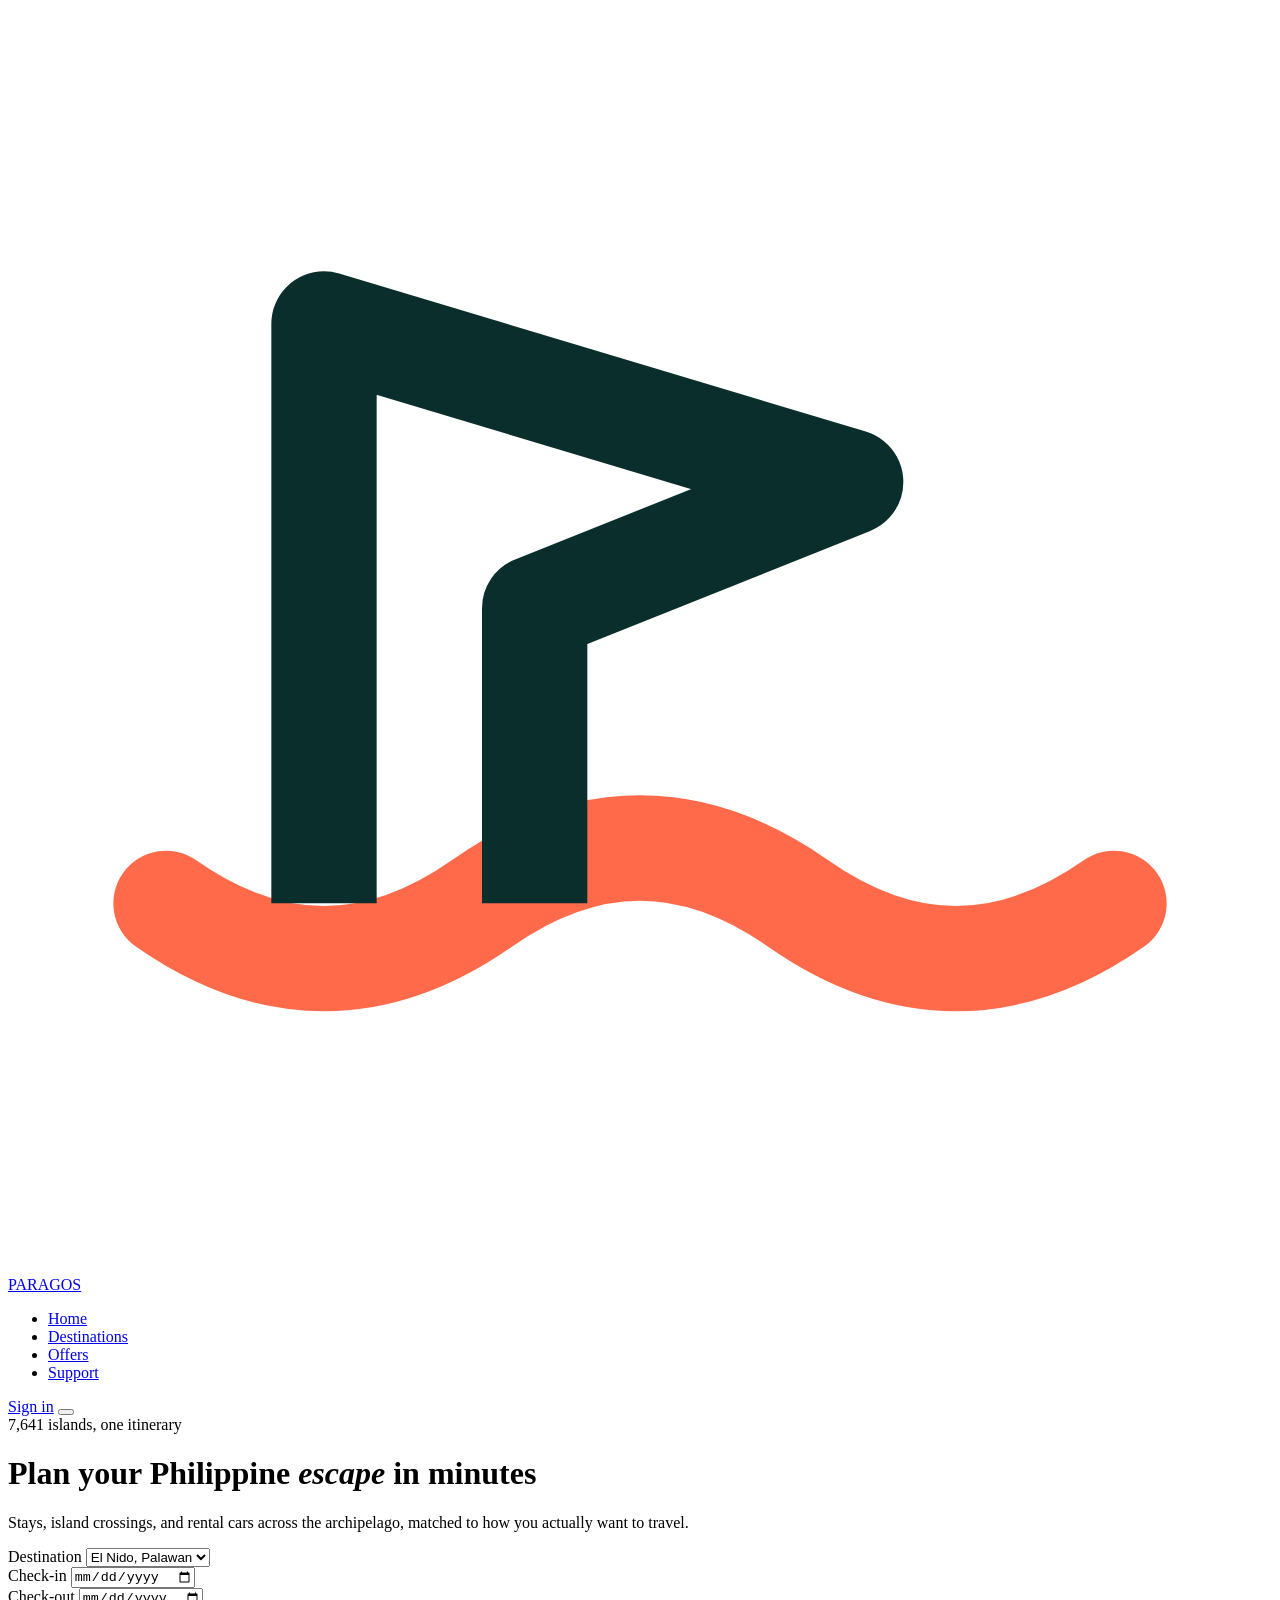
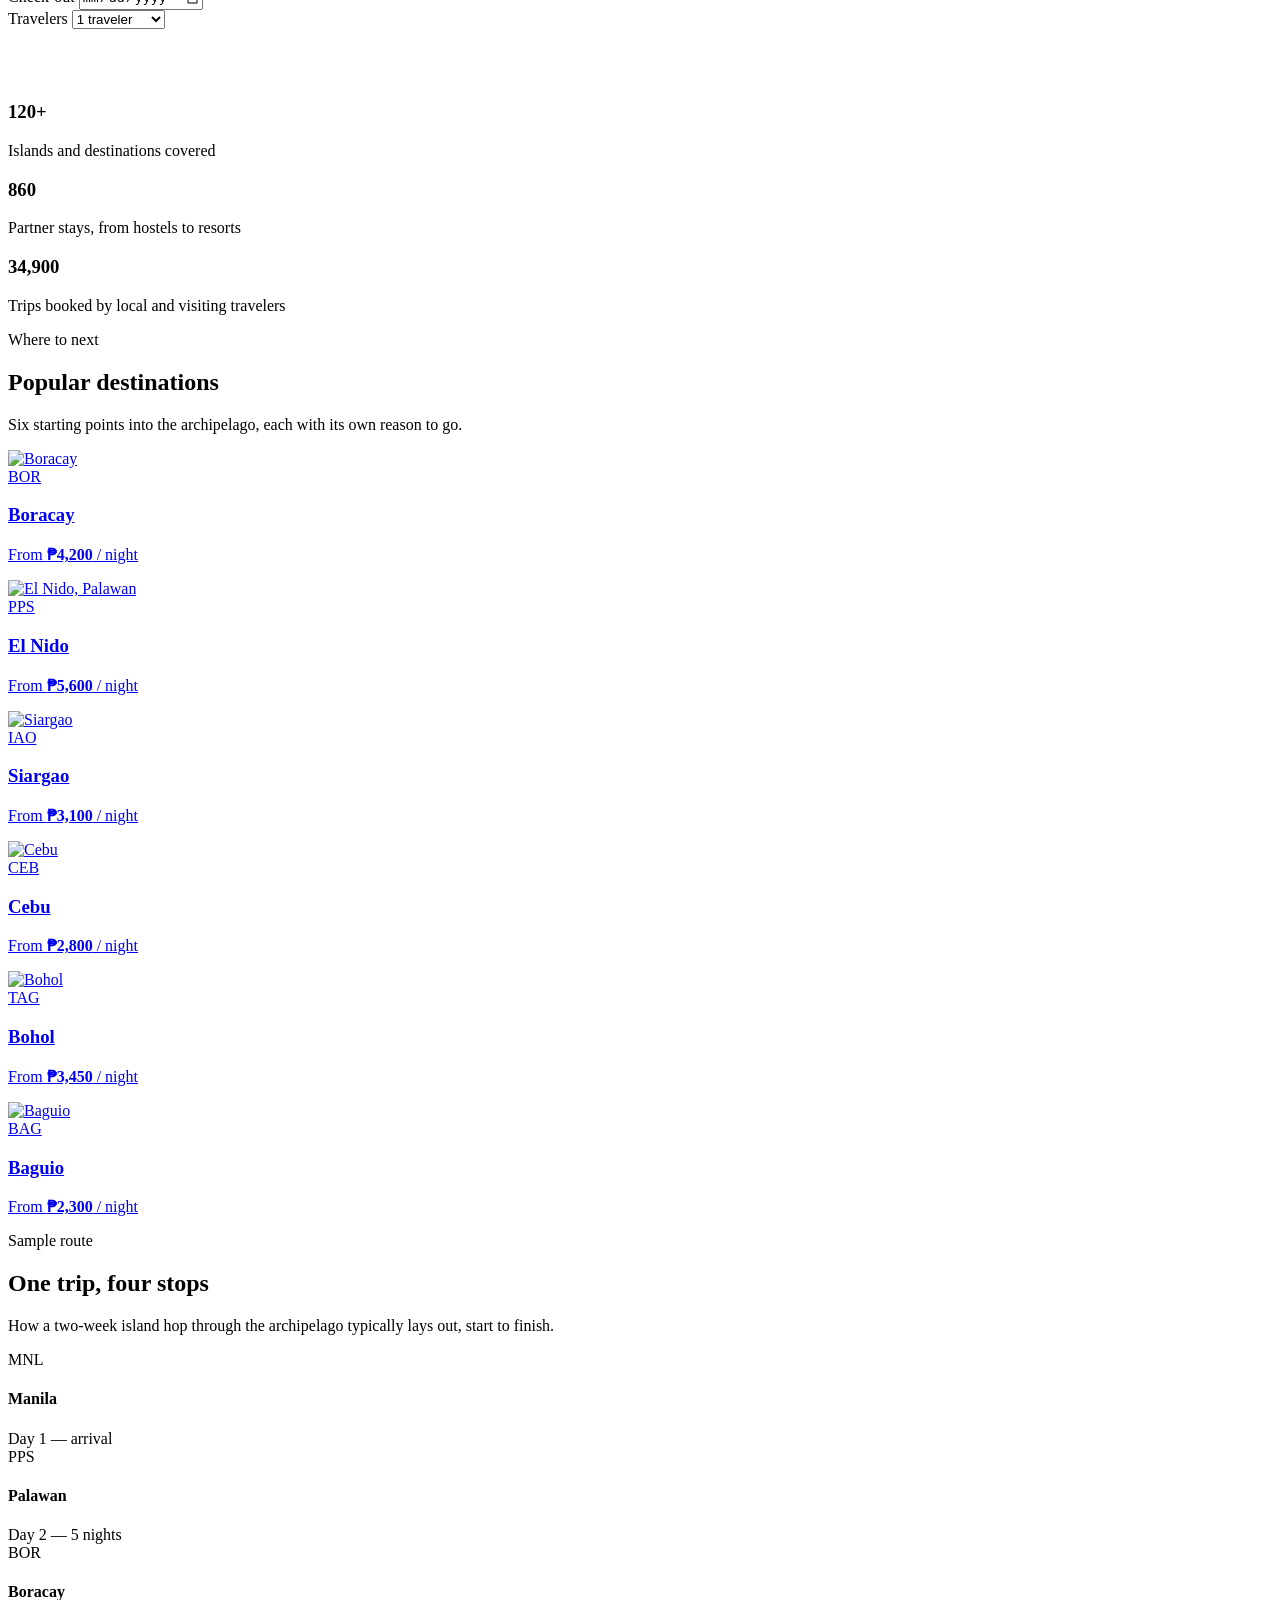
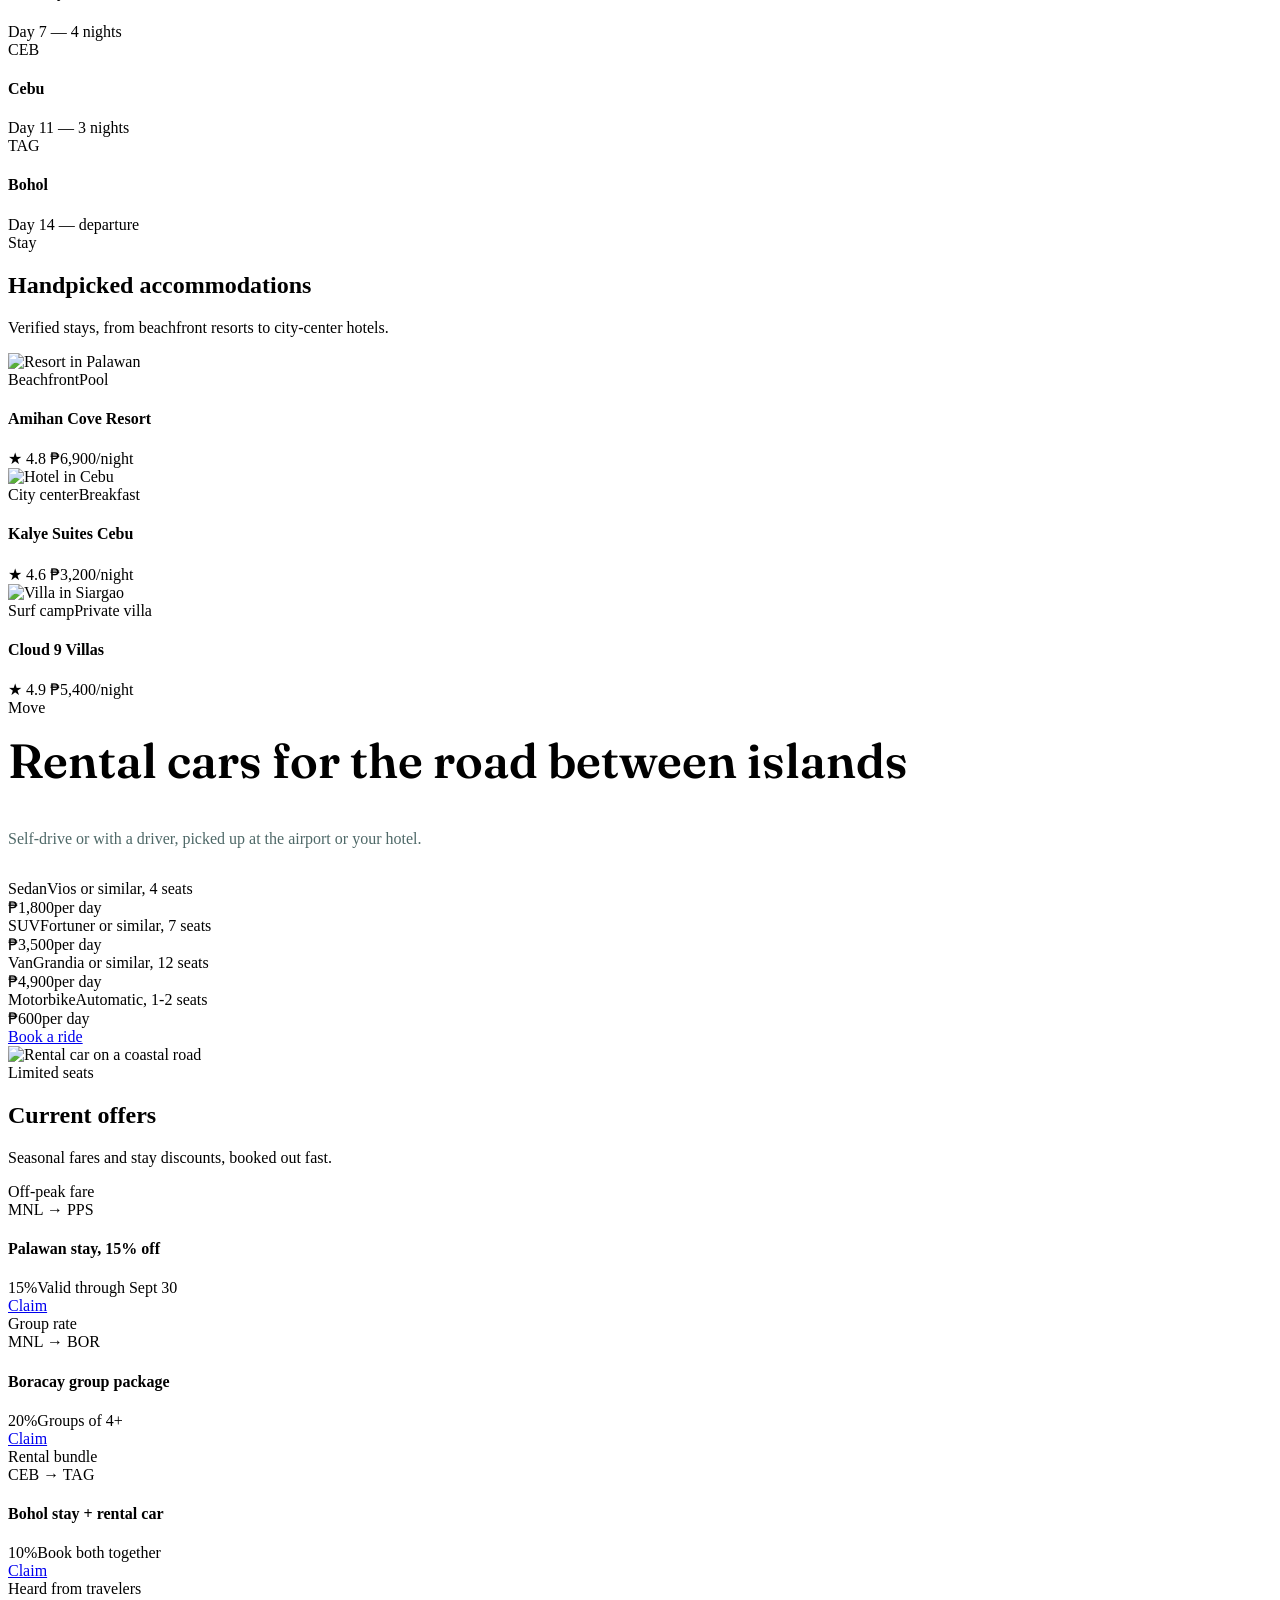
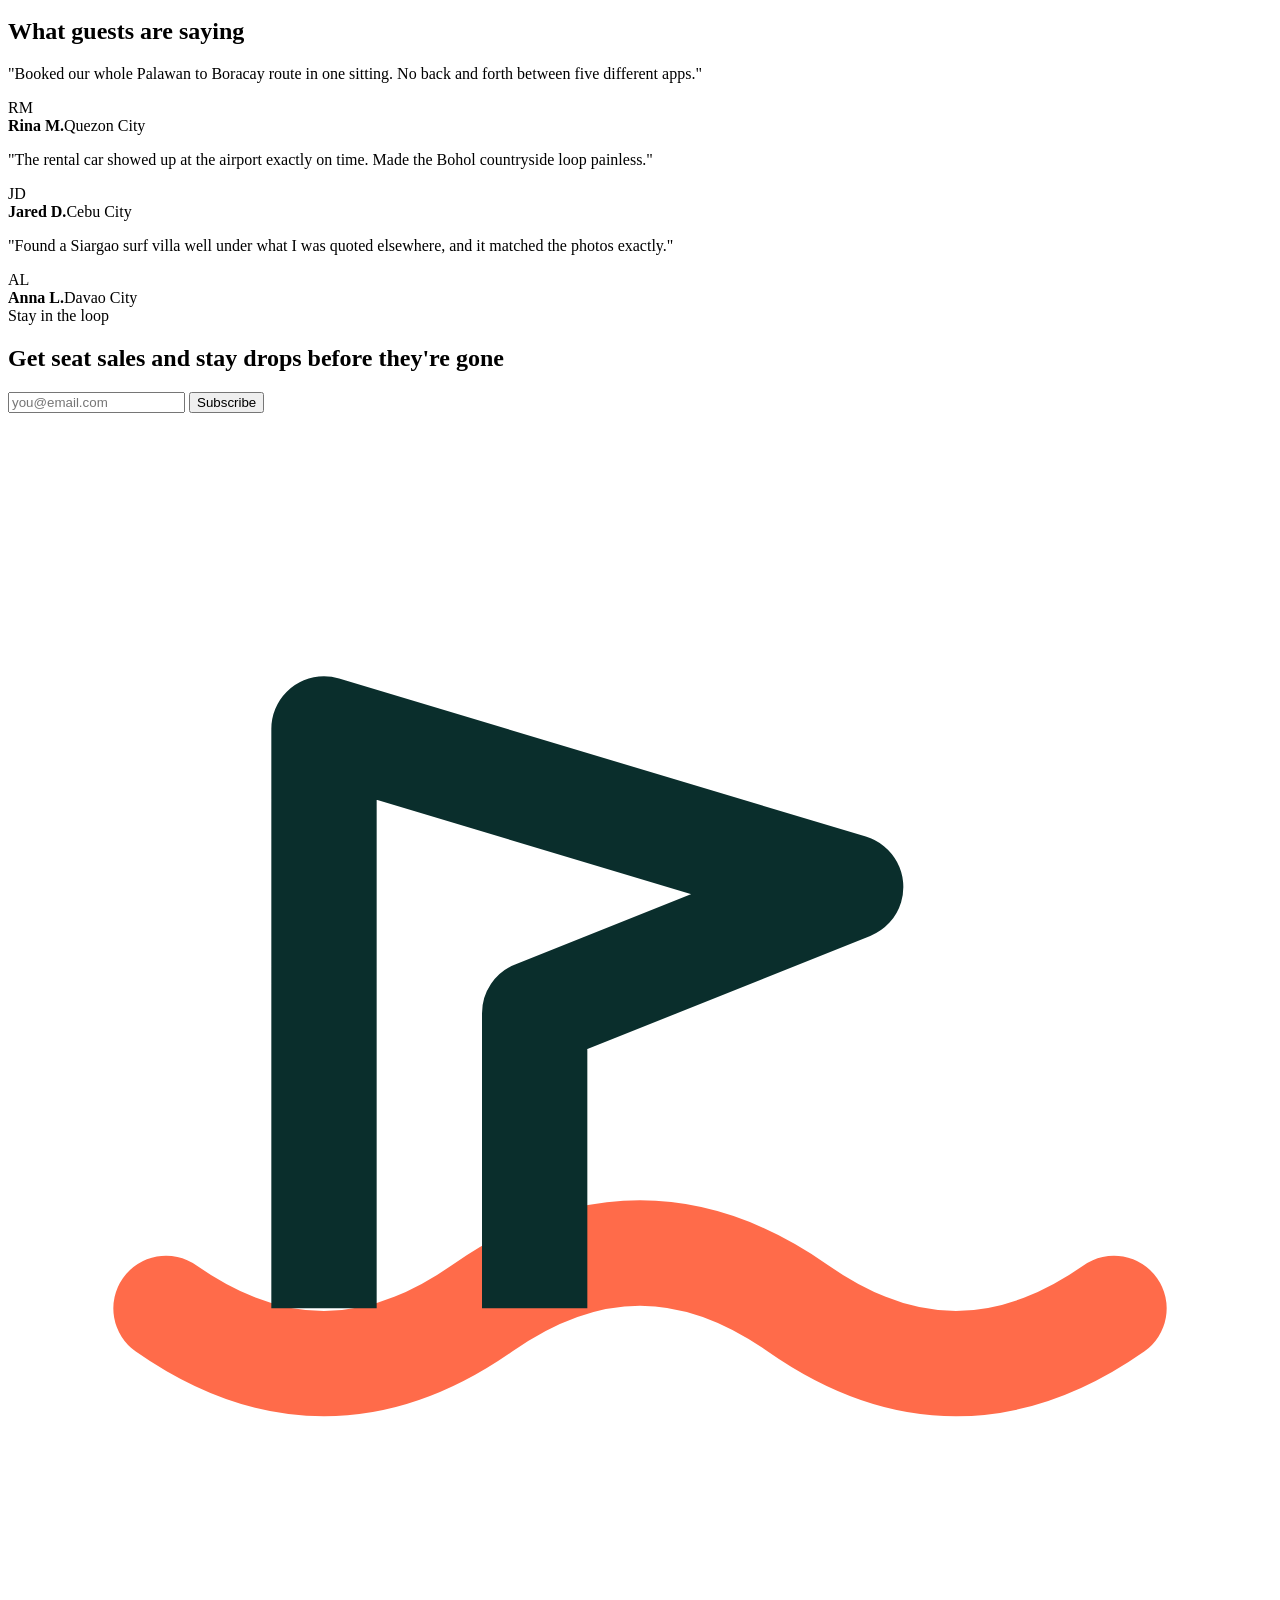
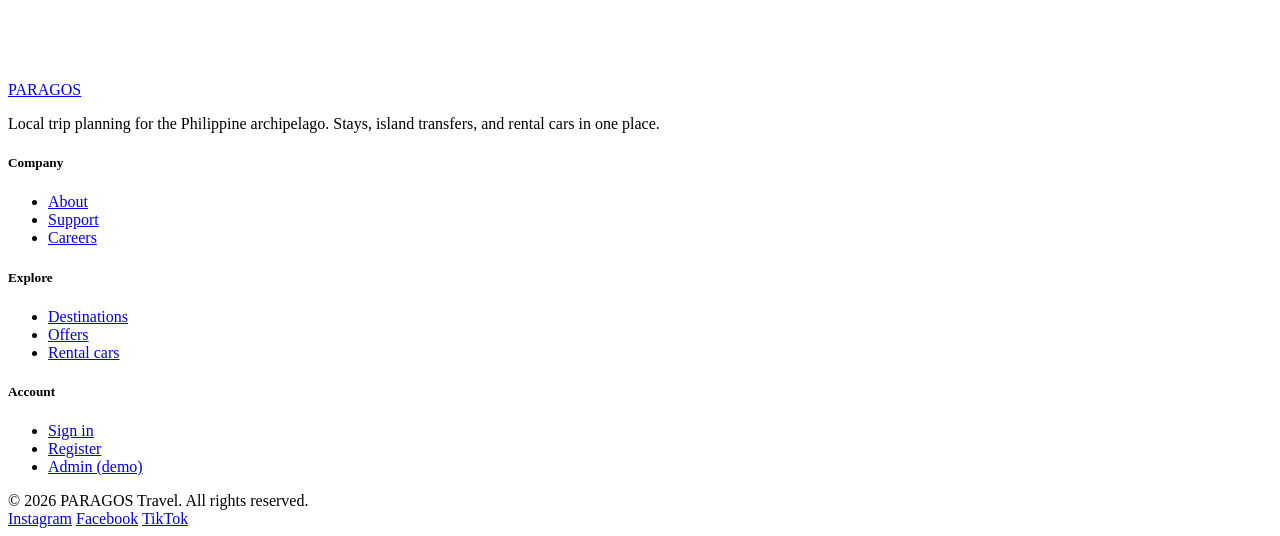
==== index.html @ a64292ff "Add files via upload" ====
<!DOCTYPE html>
<html lang="en">
<head>
<meta charset="UTF-8">
<meta name="viewport" content="width=device-width, initial-scale=1.0">
<title>PARAGOS — Island Travel, Philippines</title>
<link rel="preconnect" href="https://fonts.googleapis.com">
<link rel="preconnect" href="https://fonts.gstatic.com" crossorigin>
<link href="https://fonts.googleapis.com/css2?family=Fraunces:ital,wght@0,400;0,600;0,900;1,500&family=Inter:wght@400;500;600;700&family=IBM+Plex+Mono:wght@400;500&display=swap" rel="stylesheet">
<link rel="stylesheet" href="assets/style.css">
<link rel="stylesheet" href="assets/pages.css">
</head>
<body>

<nav class="navbar">
  <a href="index.html" class="logo">
    <svg viewBox="0 0 24 24" fill="none"><path d="M3 17c2 1.4 4 1.4 6 0s4-1.4 6 0 4 1.4 6 0" stroke="#FF6B4A" stroke-width="2" stroke-linecap="round"/><path d="M6 17V6l10 3-6 2.4V17" stroke="#0A2E2C" stroke-width="2" stroke-linejoin="round"/></svg>
    PARAGOS
  </a>
  <ul class="nav-links">
    <li><a href="index.html" class="active">Home</a></li>
    <li><a href="destinations.html">Destinations</a></li>
    <li><a href="offers.html">Offers</a></li>
    <li><a href="support.html">Support</a></li>
  </ul>
  <div class="nav-cta">
    <a href="signin.html" class="btn btn-ghost" id="navAuthLink">Sign in</a>
    <button class="nav-toggle" aria-label="Open menu"><span></span><span></span><span></span></button>
  </div>
</nav>

<header class="hero" id="home">
  <div class="hero-bg"></div>
  <div class="hero-content">
    <div class="eyebrow">7,641 islands, one itinerary</div>
    <h1>Plan your Philippine <em>escape</em> in minutes</h1>
    <p>Stays, island crossings, and rental cars across the archipelago, matched to how you actually want to travel.</p>
  </div>
  <div class="search-card">
    <div class="search-field">
      <label>Destination</label>
      <select>
        <option>El Nido, Palawan</option>
        <option>Boracay, Aklan</option>
        <option>Siargao, Surigao</option>
        <option>Cebu City</option>
        <option>Panglao, Bohol</option>
        <option>Baguio City</option>
      </select>
    </div>
    <div class="search-field">
      <label>Check-in</label>
      <input type="date">
    </div>
    <div class="search-field">
      <label>Check-out</label>
      <input type="date">
    </div>
    <div class="search-field">
      <label>Travelers</label>
      <select>
        <option>1 traveler</option>
        <option>2 travelers</option>
        <option>3 travelers</option>
        <option>4+ travelers</option>
      </select>
    </div>
    <div class="search-submit">
      <a href="destinations.html" aria-label="Search" style="width:54px;height:54px;border-radius:14px;background:var(--coral);display:flex;align-items:center;justify-content:center;">
        <svg width="20" height="20" viewBox="0 0 24 24" fill="none"><circle cx="11" cy="11" r="7" stroke="white" stroke-width="2"/><path d="M21 21l-4-4" stroke="white" stroke-width="2" stroke-linecap="round"/></svg>
      </a>
    </div>
  </div>
</header>

<section class="stats-strip">
  <div class="stat"><h3>120+</h3><p>Islands and destinations covered</p></div>
  <div class="stat"><h3>860</h3><p>Partner stays, from hostels to resorts</p></div>
  <div class="stat"><h3>34,900</h3><p>Trips booked by local and visiting travelers</p></div>
</section>

<section class="section" id="destinations">
  <div class="section-head">
    <div class="eyebrow">Where to next</div>
    <h2>Popular destinations</h2>
    <p>Six starting points into the archipelago, each with its own reason to go.</p>
  </div>
  <div class="dest-grid">
    <a href="booking.html" class="dest-card">
      <img src="https://picsum.photos/seed/boracay/600/800" alt="Boracay">
      <div class="dest-card-overlay">
        <span class="dest-code">BOR</span>
        <h3>Boracay</h3>
        <p class="from">From <strong>₱4,200</strong> / night</p>
      </div>
    </a>
    <a href="booking.html" class="dest-card">
      <img src="https://picsum.photos/seed/elnido/600/800" alt="El Nido, Palawan">
      <div class="dest-card-overlay">
        <span class="dest-code">PPS</span>
        <h3>El Nido</h3>
        <p class="from">From <strong>₱5,600</strong> / night</p>
      </div>
    </a>
    <a href="booking.html" class="dest-card">
      <img src="https://picsum.photos/seed/siargao/600/800" alt="Siargao">
      <div class="dest-card-overlay">
        <span class="dest-code">IAO</span>
        <h3>Siargao</h3>
        <p class="from">From <strong>₱3,100</strong> / night</p>
      </div>
    </a>
    <a href="booking.html" class="dest-card">
      <img src="https://picsum.photos/seed/cebu/600/800" alt="Cebu">
      <div class="dest-card-overlay">
        <span class="dest-code">CEB</span>
        <h3>Cebu</h3>
        <p class="from">From <strong>₱2,800</strong> / night</p>
      </div>
    </a>
    <a href="booking.html" class="dest-card">
      <img src="https://picsum.photos/seed/bohol/600/800" alt="Bohol">
      <div class="dest-card-overlay">
        <span class="dest-code">TAG</span>
        <h3>Bohol</h3>
        <p class="from">From <strong>₱3,450</strong> / night</p>
      </div>
    </a>
    <a href="booking.html" class="dest-card">
      <img src="https://picsum.photos/seed/baguio/600/800" alt="Baguio">
      <div class="dest-card-overlay">
        <span class="dest-code">BAG</span>
        <h3>Baguio</h3>
        <p class="from">From <strong>₱2,300</strong> / night</p>
      </div>
    </a>
  </div>
</section>

<section class="section route-section">
  <div class="section-head">
    <div class="eyebrow">Sample route</div>
    <h2>One trip, four stops</h2>
    <p>How a two-week island hop through the archipelago typically lays out, start to finish.</p>
  </div>
  <div class="route-strip">
    <div class="route-stop">
      <span class="code">MNL</span>
      <div class="route-dot"></div>
      <h4>Manila</h4>
      <span>Day 1 — arrival</span>
    </div>
    <div class="route-line"></div>
    <div class="route-stop">
      <span class="code">PPS</span>
      <div class="route-dot"></div>
      <h4>Palawan</h4>
      <span>Day 2 — 5 nights</span>
    </div>
    <div class="route-line"></div>
    <div class="route-stop">
      <span class="code">BOR</span>
      <div class="route-dot"></div>
      <h4>Boracay</h4>
      <span>Day 7 — 4 nights</span>
    </div>
    <div class="route-line"></div>
    <div class="route-stop">
      <span class="code">CEB</span>
      <div class="route-dot"></div>
      <h4>Cebu</h4>
      <span>Day 11 — 3 nights</span>
    </div>
    <div class="route-line"></div>
    <div class="route-stop">
      <span class="code">TAG</span>
      <div class="route-dot"></div>
      <h4>Bohol</h4>
      <span>Day 14 — departure</span>
    </div>
  </div>
</section>

<section class="section">
  <div class="section-head">
    <div class="eyebrow">Stay</div>
    <h2>Handpicked accommodations</h2>
    <p>Verified stays, from beachfront resorts to city-center hotels.</p>
  </div>
  <div class="stay-grid">
    <div class="stay-card">
      <img src="https://picsum.photos/seed/resort1/500/400" alt="Resort in Palawan">
      <div class="stay-body">
        <div class="stay-tags"><span class="tag">Beachfront</span><span class="tag">Pool</span></div>
        <h4>Amihan Cove Resort</h4>
        <div class="stay-meta">
          <span class="rating">★ 4.8</span>
          <span class="price">₱6,900/night</span>
        </div>
      </div>
    </div>
    <div class="stay-card">
      <img src="https://picsum.photos/seed/resort2/500/400" alt="Hotel in Cebu">
      <div class="stay-body">
        <div class="stay-tags"><span class="tag">City center</span><span class="tag">Breakfast</span></div>
        <h4>Kalye Suites Cebu</h4>
        <div class="stay-meta">
          <span class="rating">★ 4.6</span>
          <span class="price">₱3,200/night</span>
        </div>
      </div>
    </div>
    <div class="stay-card">
      <img src="https://picsum.photos/seed/resort3/500/400" alt="Villa in Siargao">
      <div class="stay-body">
        <div class="stay-tags"><span class="tag">Surf camp</span><span class="tag">Private villa</span></div>
        <h4>Cloud 9 Villas</h4>
        <div class="stay-meta">
          <span class="rating">★ 4.9</span>
          <span class="price">₱5,400/night</span>
        </div>
      </div>
    </div>
  </div>
</section>

<section class="section">
  <div class="split">
    <div>
      <div class="eyebrow">Move</div>
      <h2 style="font-family:'Fraunces',serif;font-weight:600;font-size:clamp(32px,4vw,48px);margin-top:14px;">Rental cars for the road between islands</h2>
      <p style="margin-top:16px;color:rgba(10,46,44,0.72);max-width:440px;">Self-drive or with a driver, picked up at the airport or your hotel.</p>
      <div class="fleet-list" style="margin-top:32px;">
        <div class="fleet-item">
          <div class="fleet-name">Sedan<span>Vios or similar, 4 seats</span></div>
          <div class="fleet-price">₱1,800<span>per day</span></div>
        </div>
        <div class="fleet-item">
          <div class="fleet-name">SUV<span>Fortuner or similar, 7 seats</span></div>
          <div class="fleet-price">₱3,500<span>per day</span></div>
        </div>
        <div class="fleet-item">
          <div class="fleet-name">Van<span>Grandia or similar, 12 seats</span></div>
          <div class="fleet-price">₱4,900<span>per day</span></div>
        </div>
        <div class="fleet-item">
          <div class="fleet-name">Motorbike<span>Automatic, 1-2 seats</span></div>
          <div class="fleet-price">₱600<span>per day</span></div>
        </div>
      </div>
      <a href="booking.html" class="btn btn-primary" style="margin-top:30px;">Book a ride</a>
    </div>
    <img src="https://picsum.photos/seed/rentalcar/700/850" alt="Rental car on a coastal road">
  </div>
</section>

<section class="section" id="offers">
  <div class="section-head">
    <div class="eyebrow">Limited seats</div>
    <h2>Current offers</h2>
    <p>Seasonal fares and stay discounts, booked out fast.</p>
  </div>
  <div class="offers-grid">
    <div class="ticket">
      <div class="ticket-top">
        <div class="eyebrow">Off-peak fare</div>
        <div class="ticket-route">MNL <span class="arrow">→</span> PPS</div>
        <h4>Palawan stay, 15% off</h4>
      </div>
      <div class="ticket-perf"></div>
      <div class="ticket-bottom">
        <div class="ticket-discount">15%<span>Valid through Sept 30</span></div>
        <a href="booking.html" class="btn btn-coral">Claim</a>
      </div>
    </div>
    <div class="ticket">
      <div class="ticket-top">
        <div class="eyebrow">Group rate</div>
        <div class="ticket-route">MNL <span class="arrow">→</span> BOR</div>
        <h4>Boracay group package</h4>
      </div>
      <div class="ticket-perf"></div>
      <div class="ticket-bottom">
        <div class="ticket-discount">20%<span>Groups of 4+</span></div>
        <a href="booking.html" class="btn btn-coral">Claim</a>
      </div>
    </div>
    <div class="ticket">
      <div class="ticket-top">
        <div class="eyebrow">Rental bundle</div>
        <div class="ticket-route">CEB <span class="arrow">→</span> TAG</div>
        <h4>Bohol stay + rental car</h4>
      </div>
      <div class="ticket-perf"></div>
      <div class="ticket-bottom">
        <div class="ticket-discount">10%<span>Book both together</span></div>
        <a href="booking.html" class="btn btn-coral">Claim</a>
      </div>
    </div>
  </div>
</section>

<section class="section">
  <div class="section-head">
    <div class="eyebrow">Heard from travelers</div>
    <h2>What guests are saying</h2>
  </div>
  <div class="testimonial-grid">
    <div class="testimonial">
      <p>"Booked our whole Palawan to Boracay route in one sitting. No back and forth between five different apps."</p>
      <div class="testimonial-author">
        <div class="avatar">RM</div>
        <div><strong>Rina M.</strong><span>Quezon City</span></div>
      </div>
    </div>
    <div class="testimonial">
      <p>"The rental car showed up at the airport exactly on time. Made the Bohol countryside loop painless."</p>
      <div class="testimonial-author">
        <div class="avatar">JD</div>
        <div><strong>Jared D.</strong><span>Cebu City</span></div>
      </div>
    </div>
    <div class="testimonial">
      <p>"Found a Siargao surf villa well under what I was quoted elsewhere, and it matched the photos exactly."</p>
      <div class="testimonial-author">
        <div class="avatar">AL</div>
        <div><strong>Anna L.</strong><span>Davao City</span></div>
      </div>
    </div>
  </div>
</section>

<section class="section" id="support" style="padding-top:0;">
  <div class="newsletter">
    <div class="eyebrow">Stay in the loop</div>
    <h2>Get seat sales and stay drops before they're gone</h2>
    <form class="newsletter-form">
      <input type="email" placeholder="you@email.com" required>
      <button class="btn btn-coral" type="submit">Subscribe</button>
    </form>
  </div>
</section>

<footer>
  <div class="footer-top">
    <div class="footer-brand">
      <a href="index.html" class="logo">
        <svg viewBox="0 0 24 24" fill="none"><path d="M3 17c2 1.4 4 1.4 6 0s4-1.4 6 0 4 1.4 6 0" stroke="#FF6B4A" stroke-width="2" stroke-linecap="round"/><path d="M6 17V6l10 3-6 2.4V17" stroke="#0A2E2C" stroke-width="2" stroke-linejoin="round"/></svg>
        PARAGOS
      </a>
      <p>Local trip planning for the Philippine archipelago. Stays, island transfers, and rental cars in one place.</p>
    </div>
    <div class="footer-col">
      <h5>Company</h5>
      <ul>
        <li><a href="about.html">About</a></li>
        <li><a href="support.html">Support</a></li>
        <li><a href="#">Careers</a></li>
      </ul>
    </div>
    <div class="footer-col">
      <h5>Explore</h5>
      <ul>
        <li><a href="destinations.html">Destinations</a></li>
        <li><a href="offers.html">Offers</a></li>
        <li><a href="#">Rental cars</a></li>
      </ul>
    </div>
    <div class="footer-col">
      <h5>Account</h5>
      <ul>
        <li><a href="signin.html">Sign in</a></li>
        <li><a href="register.html">Register</a></li>
        <li><a href="admin.html">Admin (demo)</a></li>
      </ul>
    </div>
  </div>
  <div class="footer-bottom">
    <span>© 2026 PARAGOS Travel. All rights reserved.</span>
    <div class="socials">
      <a href="#">Instagram</a>
      <a href="#">Facebook</a>
      <a href="#">TikTok</a>
    </div>
  </div>
</footer>

<script src="assets/main.js"></script>

</body>
</html>
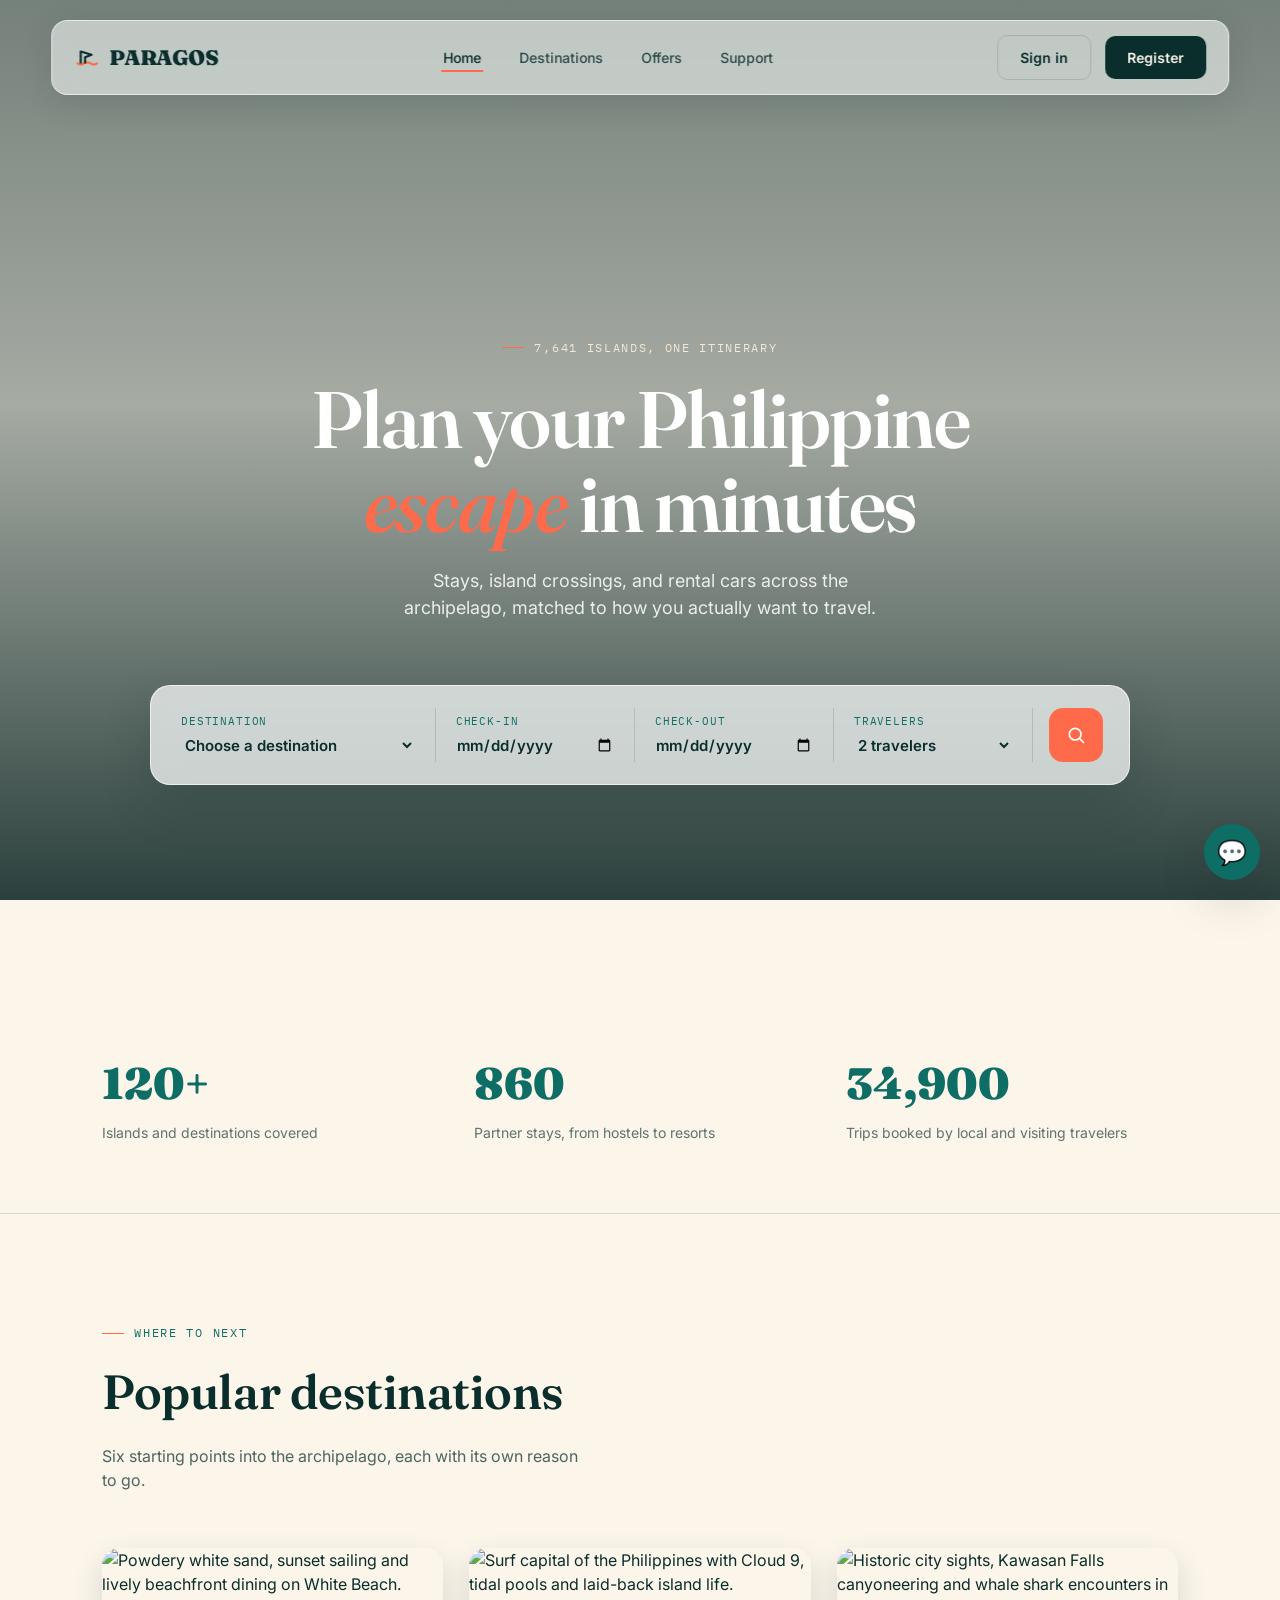
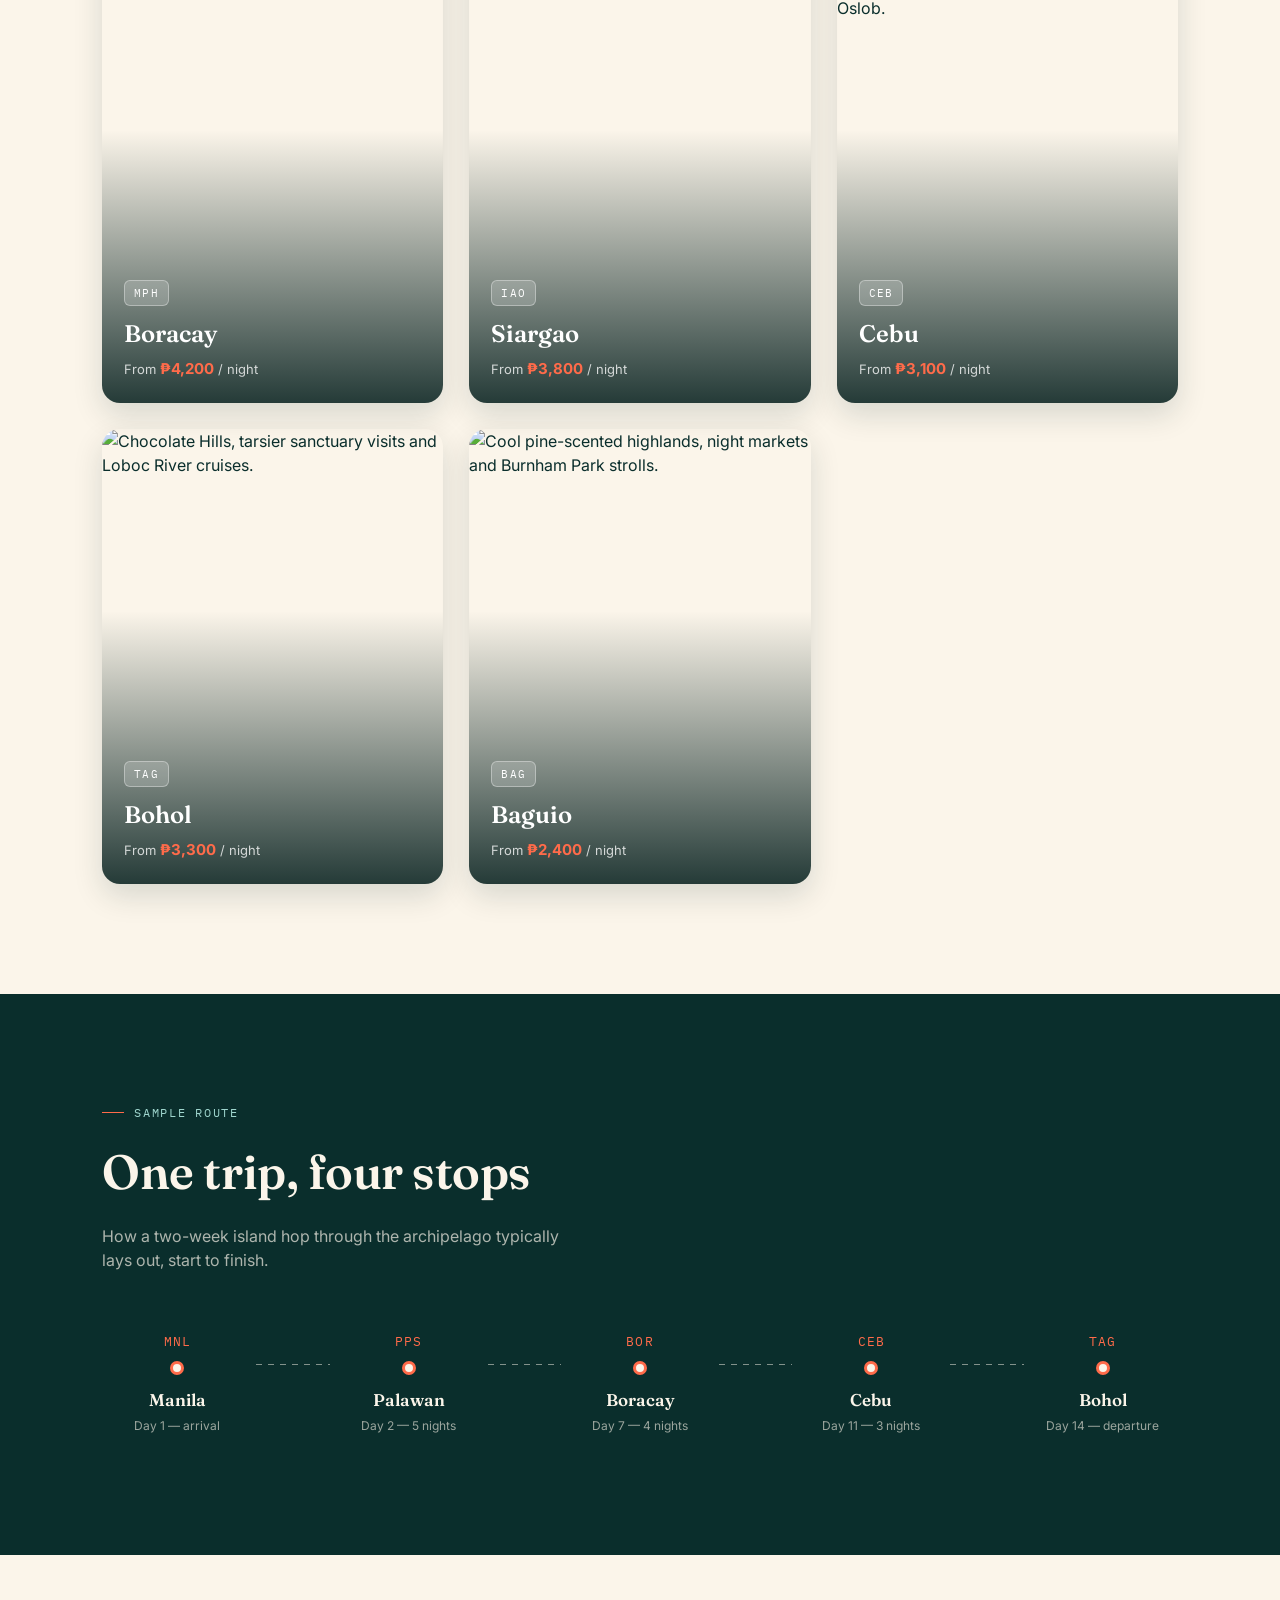
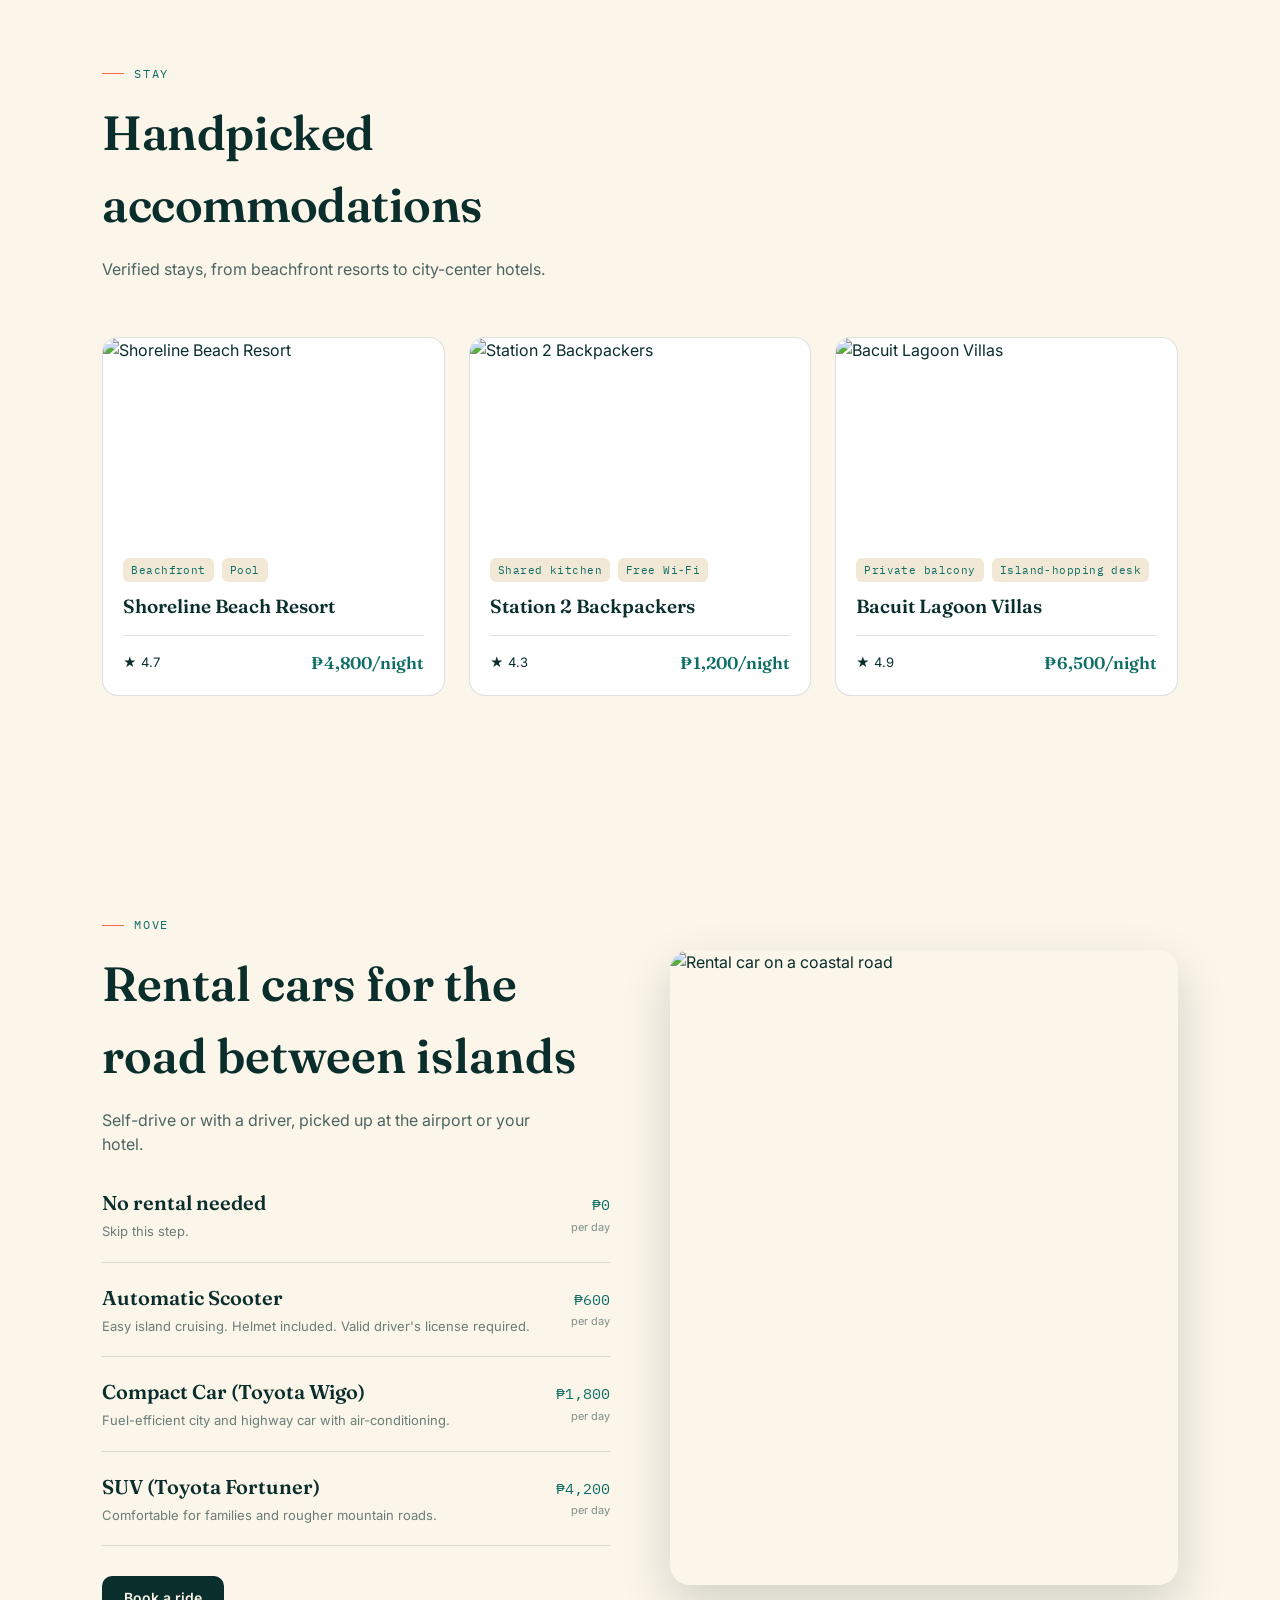
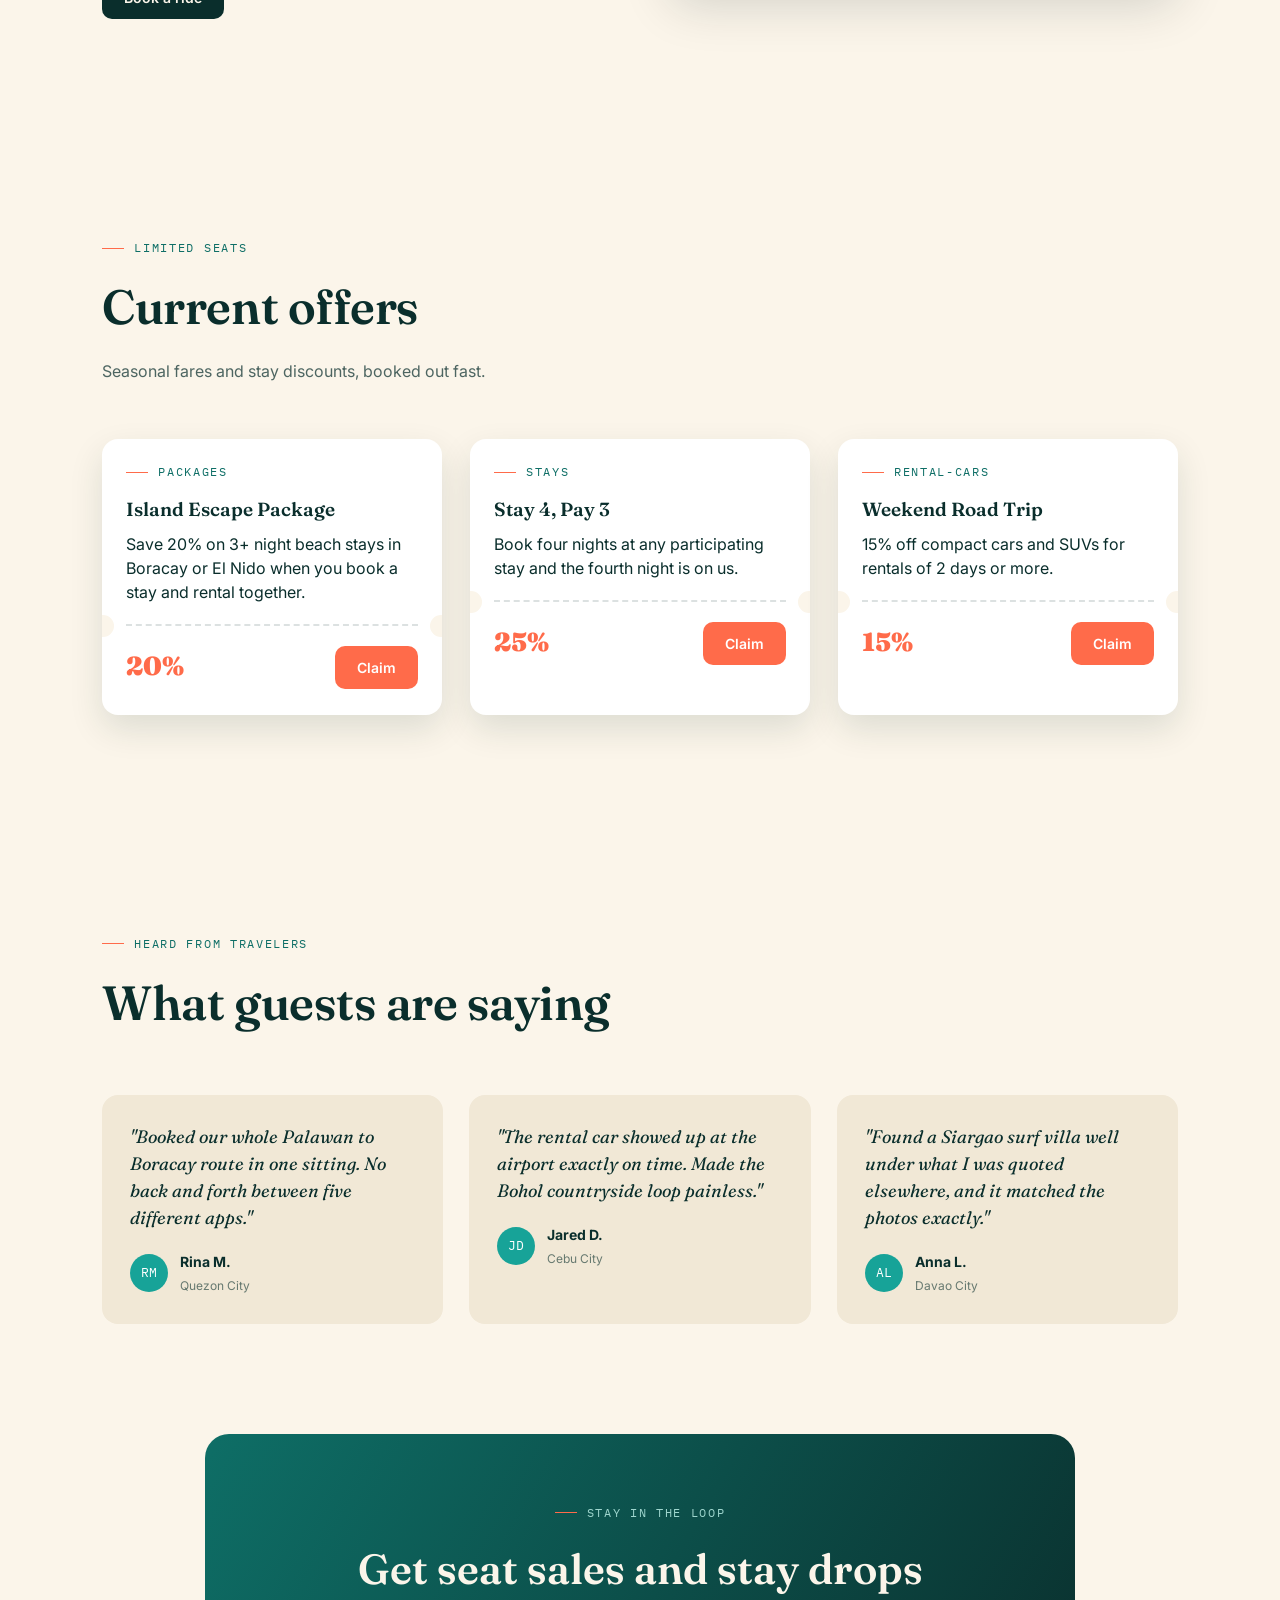
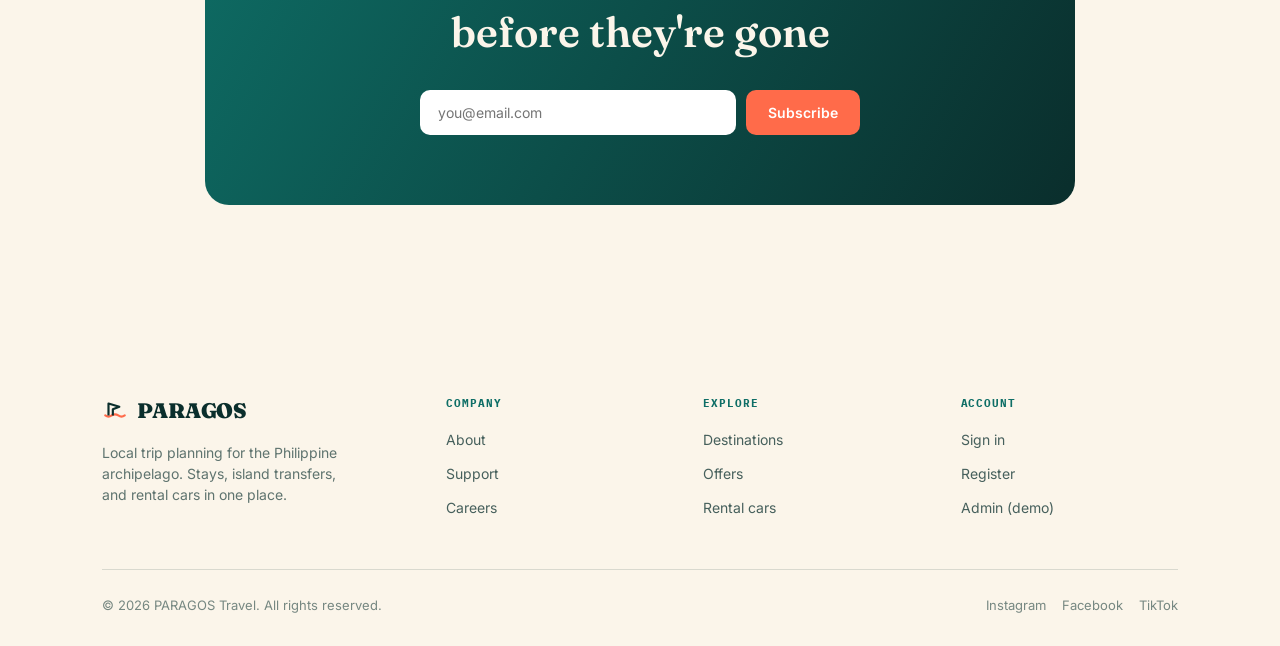
==== commit c55ad288: "AI integration" ====
--- a/index.html
+++ b/index.html
@@ -12,137 +12,102 @@
 </head>
 <body>
 
-<nav class="navbar">
-  <a href="index.html" class="logo">
-    <svg viewBox="0 0 24 24" fill="none"><path d="M3 17c2 1.4 4 1.4 6 0s4-1.4 6 0 4 1.4 6 0" stroke="#FF6B4A" stroke-width="2" stroke-linecap="round"/><path d="M6 17V6l10 3-6 2.4V17" stroke="#0A2E2C" stroke-width="2" stroke-linejoin="round"/></svg>
-    PARAGOS
-  </a>
-  <ul class="nav-links">
-    <li><a href="index.html" class="active">Home</a></li>
-    <li><a href="destinations.html">Destinations</a></li>
-    <li><a href="offers.html">Offers</a></li>
-    <li><a href="support.html">Support</a></li>
-  </ul>
-  <div class="nav-cta">
-    <a href="signin.html" class="btn btn-ghost" id="navAuthLink">Sign in</a>
-    <button class="nav-toggle" aria-label="Open menu"><span></span><span></span><span></span></button>
-  </div>
-</nav>
+<nav class="navbar" id="siteNav" aria-label="Main navigation"></nav>
 
 <header class="hero" id="home">
   <div class="hero-bg"></div>
+
   <div class="hero-content">
     <div class="eyebrow">7,641 islands, one itinerary</div>
     <h1>Plan your Philippine <em>escape</em> in minutes</h1>
-    <p>Stays, island crossings, and rental cars across the archipelago, matched to how you actually want to travel.</p>
-  </div>
-  <div class="search-card">
+    <p>
+      Stays, island crossings, and rental cars across the archipelago,
+      matched to how you actually want to travel.
+    </p>
+  </div>
+
+  <form class="search-card" id="homeSearchForm">
     <div class="search-field">
-      <label>Destination</label>
-      <select>
-        <option>El Nido, Palawan</option>
-        <option>Boracay, Aklan</option>
-        <option>Siargao, Surigao</option>
-        <option>Cebu City</option>
-        <option>Panglao, Bohol</option>
-        <option>Baguio City</option>
+      <label for="homeDestination">Destination</label>
+      <select id="homeDestination" name="destination" required>
+        <option value="">Choose a destination</option>
       </select>
     </div>
+
     <div class="search-field">
-      <label>Check-in</label>
-      <input type="date">
-    </div>
+      <label for="homeCheckin">Check-in</label>
+      <input type="date" id="homeCheckin" name="checkin" required>
+    </div>
+
     <div class="search-field">
-      <label>Check-out</label>
-      <input type="date">
-    </div>
+      <label for="homeCheckout">Check-out</label>
+      <input type="date" id="homeCheckout" name="checkout" required>
+    </div>
+
     <div class="search-field">
-      <label>Travelers</label>
-      <select>
-        <option>1 traveler</option>
-        <option>2 travelers</option>
-        <option>3 travelers</option>
-        <option>4+ travelers</option>
+      <label for="homeTravelers">Travelers</label>
+      <select id="homeTravelers" name="travelers" required>
+        <option value="1">1 traveler</option>
+        <option value="2" selected>2 travelers</option>
+        <option value="3">3 travelers</option>
+        <option value="4">4+ travelers</option>
       </select>
     </div>
+
     <div class="search-submit">
-      <a href="destinations.html" aria-label="Search" style="width:54px;height:54px;border-radius:14px;background:var(--coral);display:flex;align-items:center;justify-content:center;">
-        <svg width="20" height="20" viewBox="0 0 24 24" fill="none"><circle cx="11" cy="11" r="7" stroke="white" stroke-width="2"/><path d="M21 21l-4-4" stroke="white" stroke-width="2" stroke-linecap="round"/></svg>
-      </a>
-    </div>
-  </div>
+      <button
+        type="submit"
+        aria-label="Search"
+        style="width:54px;height:54px;border:0;border-radius:14px;background:var(--coral);display:flex;align-items:center;justify-content:center;cursor:pointer;"
+      >
+        <svg width="20" height="20" viewBox="0 0 24 24" fill="none">
+          <circle cx="11" cy="11" r="7" stroke="white" stroke-width="2"/>
+          <path d="M21 21l-4-4" stroke="white" stroke-width="2" stroke-linecap="round"/>
+        </svg>
+      </button>
+    </div>
+  </form>
 </header>
 
 <section class="stats-strip">
-  <div class="stat"><h3>120+</h3><p>Islands and destinations covered</p></div>
-  <div class="stat"><h3>860</h3><p>Partner stays, from hostels to resorts</p></div>
-  <div class="stat"><h3>34,900</h3><p>Trips booked by local and visiting travelers</p></div>
+  <div class="stat">
+    <h3>120+</h3>
+    <p>Islands and destinations covered</p>
+  </div>
+
+  <div class="stat">
+    <h3>860</h3>
+    <p>Partner stays, from hostels to resorts</p>
+  </div>
+
+  <div class="stat">
+    <h3>34,900</h3>
+    <p>Trips booked by local and visiting travelers</p>
+  </div>
 </section>
 
 <section class="section" id="destinations">
   <div class="section-head">
     <div class="eyebrow">Where to next</div>
     <h2>Popular destinations</h2>
-    <p>Six starting points into the archipelago, each with its own reason to go.</p>
-  </div>
-  <div class="dest-grid">
-    <a href="booking.html" class="dest-card">
-      <img src="https://picsum.photos/seed/boracay/600/800" alt="Boracay">
-      <div class="dest-card-overlay">
-        <span class="dest-code">BOR</span>
-        <h3>Boracay</h3>
-        <p class="from">From <strong>₱4,200</strong> / night</p>
-      </div>
-    </a>
-    <a href="booking.html" class="dest-card">
-      <img src="https://picsum.photos/seed/elnido/600/800" alt="El Nido, Palawan">
-      <div class="dest-card-overlay">
-        <span class="dest-code">PPS</span>
-        <h3>El Nido</h3>
-        <p class="from">From <strong>₱5,600</strong> / night</p>
-      </div>
-    </a>
-    <a href="booking.html" class="dest-card">
-      <img src="https://picsum.photos/seed/siargao/600/800" alt="Siargao">
-      <div class="dest-card-overlay">
-        <span class="dest-code">IAO</span>
-        <h3>Siargao</h3>
-        <p class="from">From <strong>₱3,100</strong> / night</p>
-      </div>
-    </a>
-    <a href="booking.html" class="dest-card">
-      <img src="https://picsum.photos/seed/cebu/600/800" alt="Cebu">
-      <div class="dest-card-overlay">
-        <span class="dest-code">CEB</span>
-        <h3>Cebu</h3>
-        <p class="from">From <strong>₱2,800</strong> / night</p>
-      </div>
-    </a>
-    <a href="booking.html" class="dest-card">
-      <img src="https://picsum.photos/seed/bohol/600/800" alt="Bohol">
-      <div class="dest-card-overlay">
-        <span class="dest-code">TAG</span>
-        <h3>Bohol</h3>
-        <p class="from">From <strong>₱3,450</strong> / night</p>
-      </div>
-    </a>
-    <a href="booking.html" class="dest-card">
-      <img src="https://picsum.photos/seed/baguio/600/800" alt="Baguio">
-      <div class="dest-card-overlay">
-        <span class="dest-code">BAG</span>
-        <h3>Baguio</h3>
-        <p class="from">From <strong>₱2,300</strong> / night</p>
-      </div>
-    </a>
-  </div>
+    <p>
+      Six starting points into the archipelago, each with its own reason to go.
+    </p>
+  </div>
+
+  <div class="dest-grid" id="homeDestinationGrid"></div>
 </section>
 
 <section class="section route-section">
   <div class="section-head">
     <div class="eyebrow">Sample route</div>
     <h2>One trip, four stops</h2>
-    <p>How a two-week island hop through the archipelago typically lays out, start to finish.</p>
-  </div>
+    <p>
+      How a two-week island hop through the archipelago typically lays out,
+      start to finish.
+    </p>
+  </div>
+
   <div class="route-strip">
     <div class="route-stop">
       <span class="code">MNL</span>
@@ -150,28 +115,36 @@
       <h4>Manila</h4>
       <span>Day 1 — arrival</span>
     </div>
+
     <div class="route-line"></div>
+
     <div class="route-stop">
       <span class="code">PPS</span>
       <div class="route-dot"></div>
       <h4>Palawan</h4>
       <span>Day 2 — 5 nights</span>
     </div>
+
     <div class="route-line"></div>
+
     <div class="route-stop">
       <span class="code">BOR</span>
       <div class="route-dot"></div>
       <h4>Boracay</h4>
       <span>Day 7 — 4 nights</span>
     </div>
+
     <div class="route-line"></div>
+
     <div class="route-stop">
       <span class="code">CEB</span>
       <div class="route-dot"></div>
       <h4>Cebu</h4>
       <span>Day 11 — 3 nights</span>
     </div>
+
     <div class="route-line"></div>
+
     <div class="route-stop">
       <span class="code">TAG</span>
       <div class="route-dot"></div>
@@ -185,72 +158,38 @@
   <div class="section-head">
     <div class="eyebrow">Stay</div>
     <h2>Handpicked accommodations</h2>
-    <p>Verified stays, from beachfront resorts to city-center hotels.</p>
-  </div>
-  <div class="stay-grid">
-    <div class="stay-card">
-      <img src="https://picsum.photos/seed/resort1/500/400" alt="Resort in Palawan">
-      <div class="stay-body">
-        <div class="stay-tags"><span class="tag">Beachfront</span><span class="tag">Pool</span></div>
-        <h4>Amihan Cove Resort</h4>
-        <div class="stay-meta">
-          <span class="rating">★ 4.8</span>
-          <span class="price">₱6,900/night</span>
-        </div>
-      </div>
-    </div>
-    <div class="stay-card">
-      <img src="https://picsum.photos/seed/resort2/500/400" alt="Hotel in Cebu">
-      <div class="stay-body">
-        <div class="stay-tags"><span class="tag">City center</span><span class="tag">Breakfast</span></div>
-        <h4>Kalye Suites Cebu</h4>
-        <div class="stay-meta">
-          <span class="rating">★ 4.6</span>
-          <span class="price">₱3,200/night</span>
-        </div>
-      </div>
-    </div>
-    <div class="stay-card">
-      <img src="https://picsum.photos/seed/resort3/500/400" alt="Villa in Siargao">
-      <div class="stay-body">
-        <div class="stay-tags"><span class="tag">Surf camp</span><span class="tag">Private villa</span></div>
-        <h4>Cloud 9 Villas</h4>
-        <div class="stay-meta">
-          <span class="rating">★ 4.9</span>
-          <span class="price">₱5,400/night</span>
-        </div>
-      </div>
-    </div>
-  </div>
+    <p>
+      Verified stays, from beachfront resorts to city-center hotels.
+    </p>
+  </div>
+
+  <div class="stay-grid" id="homeStayGrid"></div>
 </section>
 
 <section class="section">
   <div class="split">
     <div>
       <div class="eyebrow">Move</div>
-      <h2 style="font-family:'Fraunces',serif;font-weight:600;font-size:clamp(32px,4vw,48px);margin-top:14px;">Rental cars for the road between islands</h2>
-      <p style="margin-top:16px;color:rgba(10,46,44,0.72);max-width:440px;">Self-drive or with a driver, picked up at the airport or your hotel.</p>
-      <div class="fleet-list" style="margin-top:32px;">
-        <div class="fleet-item">
-          <div class="fleet-name">Sedan<span>Vios or similar, 4 seats</span></div>
-          <div class="fleet-price">₱1,800<span>per day</span></div>
-        </div>
-        <div class="fleet-item">
-          <div class="fleet-name">SUV<span>Fortuner or similar, 7 seats</span></div>
-          <div class="fleet-price">₱3,500<span>per day</span></div>
-        </div>
-        <div class="fleet-item">
-          <div class="fleet-name">Van<span>Grandia or similar, 12 seats</span></div>
-          <div class="fleet-price">₱4,900<span>per day</span></div>
-        </div>
-        <div class="fleet-item">
-          <div class="fleet-name">Motorbike<span>Automatic, 1-2 seats</span></div>
-          <div class="fleet-price">₱600<span>per day</span></div>
-        </div>
-      </div>
-      <a href="booking.html" class="btn btn-primary" style="margin-top:30px;">Book a ride</a>
-    </div>
-    <img src="https://picsum.photos/seed/rentalcar/700/850" alt="Rental car on a coastal road">
+
+      <h2 style="font-family:'Fraunces',serif;font-weight:600;font-size:clamp(32px,4vw,48px);margin-top:14px;">
+        Rental cars for the road between islands
+      </h2>
+
+      <p style="margin-top:16px;color:rgba(10,46,44,0.72);max-width:440px;">
+        Self-drive or with a driver, picked up at the airport or your hotel.
+      </p>
+
+      <div class="fleet-list" id="homeVehicleList" style="margin-top:32px;"></div>
+
+      <a href="booking.html" class="btn btn-primary" style="margin-top:30px;">
+        Book a ride
+      </a>
+    </div>
+
+    <img
+      src="https://picsum.photos/seed/rentalcar/700/850"
+      alt="Rental car on a coastal road"
+    >
   </div>
 </section>
 
@@ -258,46 +197,12 @@
   <div class="section-head">
     <div class="eyebrow">Limited seats</div>
     <h2>Current offers</h2>
-    <p>Seasonal fares and stay discounts, booked out fast.</p>
-  </div>
-  <div class="offers-grid">
-    <div class="ticket">
-      <div class="ticket-top">
-        <div class="eyebrow">Off-peak fare</div>
-        <div class="ticket-route">MNL <span class="arrow">→</span> PPS</div>
-        <h4>Palawan stay, 15% off</h4>
-      </div>
-      <div class="ticket-perf"></div>
-      <div class="ticket-bottom">
-        <div class="ticket-discount">15%<span>Valid through Sept 30</span></div>
-        <a href="booking.html" class="btn btn-coral">Claim</a>
-      </div>
-    </div>
-    <div class="ticket">
-      <div class="ticket-top">
-        <div class="eyebrow">Group rate</div>
-        <div class="ticket-route">MNL <span class="arrow">→</span> BOR</div>
-        <h4>Boracay group package</h4>
-      </div>
-      <div class="ticket-perf"></div>
-      <div class="ticket-bottom">
-        <div class="ticket-discount">20%<span>Groups of 4+</span></div>
-        <a href="booking.html" class="btn btn-coral">Claim</a>
-      </div>
-    </div>
-    <div class="ticket">
-      <div class="ticket-top">
-        <div class="eyebrow">Rental bundle</div>
-        <div class="ticket-route">CEB <span class="arrow">→</span> TAG</div>
-        <h4>Bohol stay + rental car</h4>
-      </div>
-      <div class="ticket-perf"></div>
-      <div class="ticket-bottom">
-        <div class="ticket-discount">10%<span>Book both together</span></div>
-        <a href="booking.html" class="btn btn-coral">Claim</a>
-      </div>
-    </div>
-  </div>
+    <p>
+      Seasonal fares and stay discounts, booked out fast.
+    </p>
+  </div>
+
+  <div class="offers-grid" id="homeOffersGrid"></div>
 </section>
 
 <section class="section">
@@ -305,26 +210,50 @@
     <div class="eyebrow">Heard from travelers</div>
     <h2>What guests are saying</h2>
   </div>
+
   <div class="testimonial-grid">
     <div class="testimonial">
-      <p>"Booked our whole Palawan to Boracay route in one sitting. No back and forth between five different apps."</p>
+      <p>
+        "Booked our whole Palawan to Boracay route in one sitting.
+        No back and forth between five different apps."
+      </p>
+
       <div class="testimonial-author">
         <div class="avatar">RM</div>
-        <div><strong>Rina M.</strong><span>Quezon City</span></div>
+        <div>
+          <strong>Rina M.</strong>
+          <span>Quezon City</span>
+        </div>
       </div>
     </div>
+
     <div class="testimonial">
-      <p>"The rental car showed up at the airport exactly on time. Made the Bohol countryside loop painless."</p>
+      <p>
+        "The rental car showed up at the airport exactly on time.
+        Made the Bohol countryside loop painless."
+      </p>
+
       <div class="testimonial-author">
         <div class="avatar">JD</div>
-        <div><strong>Jared D.</strong><span>Cebu City</span></div>
+        <div>
+          <strong>Jared D.</strong>
+          <span>Cebu City</span>
+        </div>
       </div>
     </div>
+
     <div class="testimonial">
-      <p>"Found a Siargao surf villa well under what I was quoted elsewhere, and it matched the photos exactly."</p>
+      <p>
+        "Found a Siargao surf villa well under what I was quoted elsewhere,
+        and it matched the photos exactly."
+      </p>
+
       <div class="testimonial-author">
         <div class="avatar">AL</div>
-        <div><strong>Anna L.</strong><span>Davao City</span></div>
+        <div>
+          <strong>Anna L.</strong>
+          <span>Davao City</span>
+        </div>
       </div>
     </div>
   </div>
@@ -333,11 +262,25 @@
 <section class="section" id="support" style="padding-top:0;">
   <div class="newsletter">
     <div class="eyebrow">Stay in the loop</div>
+
     <h2>Get seat sales and stay drops before they're gone</h2>
-    <form class="newsletter-form">
-      <input type="email" placeholder="you@email.com" required>
-      <button class="btn btn-coral" type="submit">Subscribe</button>
+
+    <form class="newsletter-form" id="homeNewsletterForm">
+      <input
+        type="email"
+        id="homeNewsletterEmail"
+        placeholder="you@email.com"
+        required
+      >
+      <button class="btn btn-coral" type="submit">
+        Subscribe
+      </button>
     </form>
+
+    <p
+      id="homeNewsletterMessage"
+      style="display:none;margin-top:12px;font-size:14px;"
+    ></p>
   </div>
 </section>
 
@@ -345,11 +288,21 @@
   <div class="footer-top">
     <div class="footer-brand">
       <a href="index.html" class="logo">
-        <svg viewBox="0 0 24 24" fill="none"><path d="M3 17c2 1.4 4 1.4 6 0s4-1.4 6 0 4 1.4 6 0" stroke="#FF6B4A" stroke-width="2" stroke-linecap="round"/><path d="M6 17V6l10 3-6 2.4V17" stroke="#0A2E2C" stroke-width="2" stroke-linejoin="round"/></svg>
+        <svg viewBox="0 0 24 24" fill="none">
+          <path d="M3 17c2 1.4 4 1.4 6 0s4-1.4 6 0 4 1.4 6 0"
+                stroke="#FF6B4A" stroke-width="2" stroke-linecap="round"/>
+          <path d="M6 17V6l10 3-6 2.4V17"
+                stroke="#0A2E2C" stroke-width="2" stroke-linejoin="round"/>
+        </svg>
         PARAGOS
       </a>
-      <p>Local trip planning for the Philippine archipelago. Stays, island transfers, and rental cars in one place.</p>
-    </div>
+
+      <p>
+        Local trip planning for the Philippine archipelago.
+        Stays, island transfers, and rental cars in one place.
+      </p>
+    </div>
+
     <div class="footer-col">
       <h5>Company</h5>
       <ul>
@@ -358,14 +311,16 @@
         <li><a href="#">Careers</a></li>
       </ul>
     </div>
+
     <div class="footer-col">
       <h5>Explore</h5>
       <ul>
         <li><a href="destinations.html">Destinations</a></li>
         <li><a href="offers.html">Offers</a></li>
-        <li><a href="#">Rental cars</a></li>
+        <li><a href="booking.html">Rental cars</a></li>
       </ul>
     </div>
+
     <div class="footer-col">
       <h5>Account</h5>
       <ul>
@@ -375,8 +330,10 @@
       </ul>
     </div>
   </div>
+
   <div class="footer-bottom">
     <span>© 2026 PARAGOS Travel. All rights reserved.</span>
+
     <div class="socials">
       <a href="#">Instagram</a>
       <a href="#">Facebook</a>
@@ -385,7 +342,692 @@
   </div>
 </footer>
 
+<script src="assets/data/destinations.js"></script>
+<script src="assets/data/stays.js"></script>
+<script src="assets/data/vehicles.js"></script>
+<script src="assets/data/offers.js"></script>
+<script src="assets/data/faqs.js"></script>
+<script src="assets/data/policies.js"></script>
+
 <script src="assets/main.js"></script>
+
+<script>
+document.addEventListener("DOMContentLoaded", function () {
+  const data = window.PARAGOS_DATA || {};
+
+  const destinations = Array.isArray(data.destinations)
+    ? data.destinations
+    : (typeof PARAGOS_DESTINATIONS !== "undefined"
+        ? PARAGOS_DESTINATIONS
+        : []);
+
+  const stays = Array.isArray(data.stays)
+    ? data.stays
+    : (typeof PARAGOS_STAYS !== "undefined"
+        ? PARAGOS_STAYS
+        : []);
+
+  const vehicles = Array.isArray(data.vehicles)
+    ? data.vehicles
+    : (typeof PARAGOS_VEHICLES !== "undefined"
+        ? PARAGOS_VEHICLES
+        : []);
+
+  const offers = Array.isArray(data.offers)
+    ? data.offers
+    : (typeof PARAGOS_OFFERS !== "undefined"
+        ? PARAGOS_OFFERS
+        : []);
+
+  function getValue(item, keys, fallback = "") {
+    if (!item || typeof item !== "object") return fallback;
+
+    for (const key of keys) {
+      if (
+        item[key] !== undefined &&
+        item[key] !== null &&
+        item[key] !== ""
+      ) {
+        return item[key];
+      }
+    }
+
+    return fallback;
+  }
+
+  function escapeHTML(value) {
+    return String(value ?? "")
+      .replace(/&/g, "&amp;")
+      .replace(/</g, "&lt;")
+      .replace(/>/g, "&gt;")
+      .replace(/"/g, "&quot;")
+      .replace(/'/g, "&#039;");
+  }
+
+  function formatPHP(value) {
+    const number = Number(value);
+
+    if (!Number.isFinite(number)) {
+      return "₱0";
+    }
+
+    return "₱" + number.toLocaleString("en-PH");
+  }
+
+  function getDestinationId(destination) {
+    return getValue(
+      destination,
+      ["id", "destinationId", "slug", "code"],
+      ""
+    );
+  }
+
+  function getDestinationName(destination) {
+    return getValue(
+      destination,
+      ["name", "title", "destination"],
+      "Destination"
+    );
+  }
+
+  function getDestinationCode(destination) {
+    return getValue(
+      destination,
+      ["code", "airportCode", "iata"],
+      ""
+    );
+  }
+
+  function getDestinationImage(destination) {
+    return getValue(
+      destination,
+      ["image", "imageUrl", "photo"],
+      "https://picsum.photos/seed/paragos-destination/600/800"
+    );
+  }
+
+  function getDestinationPrice(destination) {
+    return getValue(
+      destination,
+      ["pricePerNight", "startingPrice", "price", "fromPrice"],
+      0
+    );
+  }
+
+  function getDestinationAlt(destination) {
+    return getValue(
+      destination,
+      ["description", "shortDescription"],
+      getDestinationName(destination)
+    );
+  }
+
+  function getStayName(stay) {
+    return getValue(
+      stay,
+      ["name", "title"],
+      "Accommodation"
+    );
+  }
+
+  function getStayImage(stay) {
+    return getValue(
+      stay,
+      ["image", "imageUrl", "photo"],
+      "https://picsum.photos/seed/paragos-stay/500/400"
+    );
+  }
+
+  function getStayPrice(stay) {
+    return getValue(
+      stay,
+      ["pricePerNight", "price", "nightlyRate"],
+      0
+    );
+  }
+
+  function getStayRating(stay) {
+    return getValue(
+      stay,
+      ["rating", "score"],
+      ""
+    );
+  }
+
+  function getStayTags(stay) {
+    const tags = getValue(
+      stay,
+      ["tags", "features", "amenities"],
+      []
+    );
+
+    if (Array.isArray(tags)) {
+      return tags.slice(0, 2);
+    }
+
+    if (typeof tags === "string") {
+      return tags
+        .split(",")
+        .map(tag => tag.trim())
+        .filter(Boolean)
+        .slice(0, 2);
+    }
+
+    return [];
+  }
+
+  function getVehicleName(vehicle) {
+    return getValue(
+      vehicle,
+      ["name", "title", "type"],
+      "Vehicle"
+    );
+  }
+
+  function getVehicleDescription(vehicle) {
+    return getValue(
+      vehicle,
+      ["description", "details", "subtitle"],
+      ""
+    );
+  }
+
+  function getVehiclePrice(vehicle) {
+    return getValue(
+      vehicle,
+      ["pricePerDay", "price", "dailyRate"],
+      0
+    );
+  }
+
+  function getOfferTitle(offer) {
+    return getValue(
+      offer,
+      ["title", "name"],
+      "PARAGOS offer"
+    );
+  }
+
+  function getOfferDescription(offer) {
+    return getValue(
+      offer,
+      ["description", "details", "subtitle"],
+      ""
+    );
+  }
+
+  function getOfferDiscount(offer) {
+    const value = getValue(
+      offer,
+      ["discount", "discountPercent", "percentage", "percent"],
+      ""
+    );
+
+    if (value === "") return "";
+
+    const numeric = Number(value);
+
+    if (Number.isFinite(numeric)) {
+      return numeric + "%";
+    }
+
+    return String(value);
+  }
+
+  function getOfferRoute(offer) {
+    return getValue(
+      offer,
+      ["route", "code", "routeCode"],
+      ""
+    );
+  }
+
+  function getOfferValidity(offer) {
+    return getValue(
+      offer,
+      ["validity", "validThrough", "expires", "expiry"],
+      ""
+    );
+  }
+
+  /* ---------------------------------------------
+     HOMEPAGE SEARCH
+  --------------------------------------------- */
+
+  const destinationSelect = document.getElementById("homeDestination");
+  const checkinInput = document.getElementById("homeCheckin");
+  const checkoutInput = document.getElementById("homeCheckout");
+  const travelersSelect = document.getElementById("homeTravelers");
+  const searchForm = document.getElementById("homeSearchForm");
+
+  if (destinationSelect) {
+    destinations.forEach(destination => {
+      const option = document.createElement("option");
+
+      const id = getDestinationId(destination);
+      const name = getDestinationName(destination);
+      const code = getDestinationCode(destination);
+
+      option.value = id || name;
+
+      option.textContent = code
+        ? `${name} (${code})`
+        : name;
+
+      destinationSelect.appendChild(option);
+    });
+  }
+
+  const today = new Date();
+  const todayString = today.toISOString().split("T")[0];
+
+  if (checkinInput) {
+    checkinInput.min = todayString;
+  }
+
+  if (checkoutInput) {
+    checkoutInput.min = todayString;
+  }
+
+  if (checkinInput && checkoutInput) {
+    checkinInput.addEventListener("change", function () {
+      if (!this.value) return;
+
+      checkoutInput.min = this.value;
+
+      if (
+        checkoutInput.value &&
+        checkoutInput.value <= this.value
+      ) {
+        checkoutInput.value = "";
+      }
+    });
+  }
+
+  if (searchForm) {
+    searchForm.addEventListener("submit", function (event) {
+      event.preventDefault();
+
+      const destination = destinationSelect
+        ? destinationSelect.value
+        : "";
+
+      const checkin = checkinInput
+        ? checkinInput.value
+        : "";
+
+      const checkout = checkoutInput
+        ? checkoutInput.value
+        : "";
+
+      const travelers = travelersSelect
+        ? travelersSelect.value
+        : "2";
+
+      if (!destination) {
+        alert("Please choose a destination.");
+        return;
+      }
+
+      if (!checkin || !checkout) {
+        alert("Please choose your check-in and check-out dates.");
+        return;
+      }
+
+      if (checkout <= checkin) {
+        alert("Check-out must be after check-in.");
+        return;
+      }
+
+      const params = new URLSearchParams();
+
+      params.set("destination", destination);
+      params.set("checkin", checkin);
+      params.set("checkout", checkout);
+      params.set("travelers", travelers);
+
+      window.location.href =
+        "destinations.html?" + params.toString();
+    });
+  }
+
+  /* ---------------------------------------------
+     POPULAR DESTINATIONS
+  --------------------------------------------- */
+
+  const destinationGrid =
+    document.getElementById("homeDestinationGrid");
+
+  if (destinationGrid) {
+    const popularDestinationIds = [
+      "boracay",
+      "el-nido",
+      "siargao",
+      "cebu",
+      "bohol",
+      "baguio"
+    ];
+
+    let popularDestinations = popularDestinationIds
+      .map(id =>
+        destinations.find(destination => {
+          const destinationId =
+            String(getDestinationId(destination)).toLowerCase();
+
+          const destinationName =
+            getDestinationName(destination).toLowerCase();
+
+          return (
+            destinationId === id ||
+            destinationName === id.replace(/-/g, " ")
+          );
+        })
+      )
+      .filter(Boolean);
+
+    if (!popularDestinations.length) {
+      popularDestinations = destinations.slice(0, 6);
+    }
+
+    destinationGrid.innerHTML = popularDestinations
+      .map(destination => {
+        const id = getDestinationId(destination);
+        const name = getDestinationName(destination);
+        const code = getDestinationCode(destination);
+        const image = getDestinationImage(destination);
+        const price = getDestinationPrice(destination);
+
+        const params = new URLSearchParams();
+
+        if (id) {
+          params.set("destination", id);
+        }
+
+        const bookingURL =
+          "booking.html" +
+          (params.toString()
+            ? "?" + params.toString()
+            : "");
+
+        return `
+          <a href="${escapeHTML(bookingURL)}" class="dest-card">
+            <img
+              src="${escapeHTML(image)}"
+              alt="${escapeHTML(getDestinationAlt(destination))}"
+              loading="lazy"
+            >
+
+            <div class="dest-card-overlay">
+              <span class="dest-code">
+                ${escapeHTML(code)}
+              </span>
+
+              <h3>
+                ${escapeHTML(name)}
+              </h3>
+
+              <p class="from">
+                From
+                <strong>${formatPHP(price)}</strong>
+                / night
+              </p>
+            </div>
+          </a>
+        `;
+      })
+      .join("");
+  }
+
+  /* ---------------------------------------------
+     HANDPICKED STAYS
+  --------------------------------------------- */
+
+  const stayGrid =
+    document.getElementById("homeStayGrid");
+
+  if (stayGrid) {
+    const featuredStays = stays.slice(0, 3);
+
+    stayGrid.innerHTML = featuredStays
+      .map(stay => {
+        const name = getStayName(stay);
+        const image = getStayImage(stay);
+        const price = getStayPrice(stay);
+        const rating = getStayRating(stay);
+        const tags = getStayTags(stay);
+
+        return `
+          <div class="stay-card">
+            <img
+              src="${escapeHTML(image)}"
+              alt="${escapeHTML(name)}"
+              loading="lazy"
+            >
+
+            <div class="stay-body">
+              <div class="stay-tags">
+                ${tags.map(tag => `
+                  <span class="tag">
+                    ${escapeHTML(tag)}
+                  </span>
+                `).join("")}
+              </div>
+
+              <h4>${escapeHTML(name)}</h4>
+
+              <div class="stay-meta">
+                ${
+                  rating !== ""
+                    ? `<span class="rating">★ ${escapeHTML(rating)}</span>`
+                    : `<span class="rating">PARAGOS stay</span>`
+                }
+
+                <span class="price">
+                  ${formatPHP(price)}/night
+                </span>
+              </div>
+            </div>
+          </div>
+        `;
+      })
+      .join("");
+  }
+
+  /* ---------------------------------------------
+     RENTAL VEHICLES
+  --------------------------------------------- */
+
+  const vehicleList =
+    document.getElementById("homeVehicleList");
+
+  if (vehicleList) {
+    const featuredVehicles = vehicles.slice(0, 4);
+
+    vehicleList.innerHTML = featuredVehicles
+      .map(vehicle => {
+        const name = getVehicleName(vehicle);
+        const description = getVehicleDescription(vehicle);
+        const price = getVehiclePrice(vehicle);
+
+        return `
+          <div class="fleet-item">
+            <div class="fleet-name">
+              ${escapeHTML(name)}
+              <span>
+                ${escapeHTML(description)}
+              </span>
+            </div>
+
+            <div class="fleet-price">
+              ${formatPHP(price)}
+              <span>per day</span>
+            </div>
+          </div>
+        `;
+      })
+      .join("");
+  }
+
+  /* ---------------------------------------------
+     CURRENT OFFERS
+  --------------------------------------------- */
+
+  const offersGrid =
+    document.getElementById("homeOffersGrid");
+
+  if (offersGrid) {
+    const featuredOffers = offers.slice(0, 3);
+
+    offersGrid.innerHTML = featuredOffers
+      .map(offer => {
+        const title = getOfferTitle(offer);
+        const description = getOfferDescription(offer);
+        const discount = getOfferDiscount(offer);
+        const route = getOfferRoute(offer);
+        const validity = getOfferValidity(offer);
+
+        const params = new URLSearchParams();
+
+        const destinationId =
+          getValue(
+            offer,
+            ["destinationId", "destination", "destination_id"],
+            ""
+          );
+
+        if (destinationId) {
+          params.set("destination", destinationId);
+        }
+
+        const bookingURL =
+          "booking.html" +
+          (params.toString()
+            ? "?" + params.toString()
+            : "");
+
+        return `
+          <div class="ticket">
+            <div class="ticket-top">
+              <div class="eyebrow">
+                ${escapeHTML(
+                  getValue(
+                    offer,
+                    ["label", "type", "category"],
+                    "Special offer"
+                  )
+                )}
+              </div>
+
+              ${
+                route
+                  ? `
+                    <div class="ticket-route">
+                      ${escapeHTML(route)}
+                    </div>
+                  `
+                  : ""
+              }
+
+              <h4>${escapeHTML(title)}</h4>
+
+              ${
+                description
+                  ? `
+                    <p style="margin-top:8px;">
+                      ${escapeHTML(description)}
+                    </p>
+                  `
+                  : ""
+              }
+            </div>
+
+            <div class="ticket-perf"></div>
+
+            <div class="ticket-bottom">
+              <div class="ticket-discount">
+                ${escapeHTML(discount)}
+                <span>
+                  ${escapeHTML(validity)}
+                </span>
+              </div>
+
+              <a
+                href="${escapeHTML(bookingURL)}"
+                class="btn btn-coral"
+              >
+                Claim
+              </a>
+            </div>
+          </div>
+        `;
+      })
+      .join("");
+  }
+
+  /* ---------------------------------------------
+     NEWSLETTER DEMO
+  --------------------------------------------- */
+
+  const newsletterForm =
+    document.getElementById("homeNewsletterForm");
+
+  const newsletterEmail =
+    document.getElementById("homeNewsletterEmail");
+
+  const newsletterMessage =
+    document.getElementById("homeNewsletterMessage");
+
+  if (newsletterForm) {
+    newsletterForm.addEventListener("submit", function (event) {
+      event.preventDefault();
+
+      const email = newsletterEmail
+        ? newsletterEmail.value.trim()
+        : "";
+
+      if (!email) {
+        return;
+      }
+
+      const storage =
+        window.PARAGOS &&
+        window.PARAGOS.storage
+          ? window.PARAGOS.storage
+          : null;
+
+      if (storage) {
+        const subscribers =
+          storage.get("newsletter_subscribers", []);
+
+        const list =
+          Array.isArray(subscribers)
+            ? subscribers
+            : [];
+
+        if (
+          !list.some(
+            item =>
+              String(item).toLowerCase() ===
+              email.toLowerCase()
+          )
+        ) {
+          list.push(email);
+          storage.set("newsletter_subscribers", list);
+        }
+      }
+
+      if (newsletterMessage) {
+        newsletterMessage.textContent =
+          "You're subscribed. We'll keep you posted on PARAGOS offers.";
+
+        newsletterMessage.style.display = "block";
+      }
+
+      newsletterForm.reset();
+    });
+  }
+});
+</script>
 
 </body>
 </html>
--- a/assets/style.css
+++ b/assets/style.css
@@ -0,0 +1,744 @@
+:root{
+  --ink:#0A2E2C;
+  --midnight:#07211F;
+  --lagoon:#17A398;
+  --lagoon-deep:#0E6E66;
+  --coral:#FF6B4A;
+  --sand:#FBF5EA;
+  --sand-dim:#F1E8D6;
+  --paper:#FFFFFF;
+  --line:rgba(10,46,44,0.14);
+  --shadow:0 20px 50px rgba(7,33,31,0.16);
+}
+*{margin:0;padding:0;box-sizing:border-box;}
+html{scroll-behavior:smooth;}
+body{
+  font-family:'Inter',sans-serif;
+  background:var(--sand);
+  color:var(--ink);
+  line-height:1.5;
+  -webkit-font-smoothing:antialiased;
+}
+img{display:block;max-width:100%;}
+a{color:inherit;text-decoration:none;}
+button{font-family:inherit;cursor:pointer;border:none;background:none;}
+input,select{font-family:inherit;}
+.eyebrow{
+  font-family:'IBM Plex Mono',monospace;
+  font-size:12px;
+  letter-spacing:0.14em;
+  text-transform:uppercase;
+  color:var(--lagoon-deep);
+  display:flex;
+  align-items:center;
+  gap:10px;
+}
+.eyebrow::before{
+  content:"";
+  width:22px;
+  height:1px;
+  background:var(--coral);
+  display:inline-block;
+}
+.section{
+  padding:110px 8vw;
+}
+.section-head{
+  max-width:640px;
+  margin-bottom:56px;
+}
+.section-head h2{
+  font-family:'Fraunces',serif;
+  font-weight:600;
+  font-size:clamp(32px,4vw,48px);
+  margin-top:14px;
+  letter-spacing:-0.01em;
+}
+.section-head p{
+  margin-top:16px;
+  color:rgba(10,46,44,0.72);
+  font-size:16px;
+  max-width:480px;
+}
+
+.navbar{
+  position:fixed;
+  top:20px;
+  left:50%;
+  transform:translateX(-50%);
+  width:min(1180px,92vw);
+  z-index:100;
+  display:flex;
+  align-items:center;
+  justify-content:space-between;
+  padding:14px 22px;
+  border-radius:16px;
+  background:rgba(255,255,255,0.55);
+  backdrop-filter:blur(18px) saturate(160%);
+  -webkit-backdrop-filter:blur(18px) saturate(160%);
+  border:1px solid rgba(255,255,255,0.6);
+  box-shadow:0 8px 32px rgba(7,33,31,0.12);
+  transition:background 0.3s ease;
+}
+.logo{
+  display:flex;
+  align-items:center;
+  gap:9px;
+  font-family:'Fraunces',serif;
+  font-weight:900;
+  font-size:21px;
+  letter-spacing:-0.01em;
+  color:var(--ink);
+}
+.logo svg{width:26px;height:26px;}
+.nav-links{
+  display:flex;
+  gap:34px;
+  list-style:none;
+  font-size:14px;
+  font-weight:500;
+}
+.nav-links a{
+  position:relative;
+  padding:6px 2px;
+  color:var(--ink);
+  opacity:0.82;
+  transition:opacity 0.2s ease;
+}
+.nav-links a:hover{opacity:1;}
+.nav-links a::after{
+  content:"";
+  position:absolute;
+  left:0;bottom:0;
+  width:0;
+  height:2px;
+  background:var(--coral);
+  transition:width 0.25s ease;
+}
+.nav-links a:hover::after{width:100%;}
+.nav-links a.active{opacity:1;}
+.nav-links a.active::after{width:100%;}
+.nav-links a.active{opacity:1;}
+.nav-links a.active::after{width:100%;}
+.nav-cta{
+  display:flex;
+  align-items:center;
+  gap:14px;
+}
+.btn{
+  display:inline-flex;
+  align-items:center;
+  justify-content:center;
+  gap:8px;
+  padding:11px 22px;
+  border-radius:10px;
+  font-size:14px;
+  font-weight:600;
+  transition:transform 0.2s ease, box-shadow 0.2s ease, background 0.2s ease;
+}
+.btn-primary{
+  background:var(--ink);
+  color:var(--sand);
+}
+.btn-primary:hover{transform:translateY(-2px);box-shadow:0 10px 24px rgba(10,46,44,0.28);}
+.btn-coral{
+  background:var(--coral);
+  color:#fff;
+}
+.btn-coral:hover{transform:translateY(-2px);box-shadow:0 10px 24px rgba(255,107,74,0.38);}
+.btn-ghost{
+  border:1px solid var(--line);
+  color:var(--ink);
+}
+.btn-ghost:hover{background:rgba(10,46,44,0.05);}
+.nav-toggle{
+  display:none;
+  flex-direction:column;
+  gap:5px;
+  padding:6px;
+}
+.nav-toggle span{
+  width:22px;height:2px;background:var(--ink);
+}
+
+.hero{
+  position:relative;
+  min-height:100vh;
+  display:flex;
+  flex-direction:column;
+  align-items:center;
+  justify-content:center;
+  padding:160px 6vw 0;
+  overflow:hidden;
+}
+.hero-bg{
+  position:absolute;
+  inset:0;
+  background:url('https://picsum.photos/seed/katig-hero/1800/1200') center/cover no-repeat;
+}
+.hero-bg::after{
+  content:"";
+  position:absolute;
+  inset:0;
+  background:linear-gradient(180deg, rgba(7,33,31,0.55) 0%, rgba(7,33,31,0.35) 45%, rgba(7,33,31,0.85) 100%);
+}
+.hero-content{
+  position:relative;
+  z-index:2;
+  text-align:center;
+  max-width:840px;
+  color:#fff;
+}
+.hero-content .eyebrow{
+  justify-content:center;
+  color:#F1E8D6;
+}
+.hero-content .eyebrow::before{background:var(--coral);}
+.hero-content h1{
+  font-family:'Fraunces',serif;
+  font-weight:600;
+  font-size:clamp(40px,6.4vw,80px);
+  line-height:1.05;
+  letter-spacing:-0.02em;
+  margin:20px 0 22px;
+}
+.hero-content h1 em{
+  font-style:italic;
+  font-weight:500;
+  color:var(--coral);
+}
+.hero-content p{
+  font-size:18px;
+  color:rgba(255,255,255,0.86);
+  max-width:520px;
+  margin:0 auto;
+}
+.hero-actions{
+  margin-top:34px;
+  display:flex;
+  gap:14px;
+}
+
+.search-card{
+  position:relative;
+  z-index:2;
+  margin-top:64px;
+  margin-bottom:-64px;
+  width:min(980px,90vw);
+  background:rgba(255,255,255,0.72);
+  backdrop-filter:blur(20px) saturate(160%);
+  -webkit-backdrop-filter:blur(20px) saturate(160%);
+  border:1px solid rgba(255,255,255,0.65);
+  border-radius:20px;
+  box-shadow:var(--shadow);
+  padding:22px 26px;
+  display:grid;
+  grid-template-columns:1.3fr 1fr 1fr 1fr auto;
+  gap:0;
+}
+.search-field{
+  padding:6px 20px;
+  border-right:1px solid rgba(10,46,44,0.14);
+  display:flex;
+  flex-direction:column;
+  gap:6px;
+}
+.search-field:first-child{padding-left:4px;}
+.search-field:last-of-type{border-right:none;}
+.search-field label{
+  font-family:'IBM Plex Mono',monospace;
+  font-size:10.5px;
+  letter-spacing:0.08em;
+  text-transform:uppercase;
+  color:var(--lagoon-deep);
+}
+.search-field select,.search-field input{
+  border:none;
+  background:transparent;
+  font-size:15px;
+  font-weight:600;
+  color:var(--ink);
+  outline:none;
+}
+.search-submit{
+  display:flex;
+  align-items:center;
+  justify-content:center;
+  padding-left:16px;
+}
+.search-submit button{
+  width:54px;height:54px;
+  border-radius:14px;
+  background:var(--coral);
+  color:#fff;
+  display:flex;align-items:center;justify-content:center;
+  transition:transform 0.2s ease;
+}
+.search-submit button:hover{transform:scale(1.06);}
+
+.stats-strip{
+  padding:150px 8vw 70px;
+  display:grid;
+  grid-template-columns:repeat(3,1fr);
+  gap:40px;
+  border-bottom:1px solid var(--line);
+}
+.stat h3{
+  font-family:'Fraunces',serif;
+  font-weight:900;
+  font-size:44px;
+  color:var(--lagoon-deep);
+}
+.stat p{
+  margin-top:6px;
+  font-size:14px;
+  color:rgba(10,46,44,0.65);
+}
+
+.dest-grid{
+  display:grid;
+  grid-template-columns:repeat(3,1fr);
+  gap:26px;
+}
+.dest-card{
+  position:relative;
+  border-radius:18px;
+  overflow:hidden;
+  aspect-ratio:3/4;
+  box-shadow:0 12px 30px rgba(10,46,44,0.14);
+  transition:transform 0.35s ease;
+}
+.dest-card:hover{transform:translateY(-6px);}
+.dest-card img{
+  width:100%;height:100%;object-fit:cover;
+  transition:transform 0.5s ease;
+}
+.dest-card:hover img{transform:scale(1.08);}
+.dest-card-overlay{
+  position:absolute;inset:0;
+  background:linear-gradient(180deg, transparent 40%, rgba(7,33,31,0.88) 100%);
+  display:flex;
+  flex-direction:column;
+  justify-content:flex-end;
+  padding:22px;
+  color:#fff;
+}
+.dest-code{
+  align-self:flex-start;
+  font-family:'IBM Plex Mono',monospace;
+  font-size:11px;
+  letter-spacing:0.1em;
+  background:rgba(255,255,255,0.18);
+  border:1px solid rgba(255,255,255,0.35);
+  padding:4px 9px;
+  border-radius:6px;
+  margin-bottom:10px;
+}
+.dest-card-overlay h3{
+  font-family:'Fraunces',serif;
+  font-weight:600;
+  font-size:24px;
+}
+.dest-card-overlay .from{
+  margin-top:6px;
+  font-size:13px;
+  color:rgba(255,255,255,0.78);
+}
+.dest-card-overlay .from strong{color:var(--coral);font-size:15px;}
+
+.route-section{
+  background:var(--ink);
+  color:var(--sand);
+}
+.route-section .eyebrow{color:#9FD6CE;}
+.route-section .eyebrow::before{background:var(--coral);}
+.route-section .section-head h2{color:var(--sand);}
+.route-section .section-head p{color:rgba(251,245,234,0.68);}
+.route-strip{
+  display:flex;
+  align-items:center;
+  overflow-x:auto;
+  padding-bottom:10px;
+  gap:0;
+}
+.route-stop{
+  flex:0 0 auto;
+  display:flex;
+  flex-direction:column;
+  align-items:center;
+  text-align:center;
+  width:150px;
+}
+.route-stop .code{
+  font-family:'IBM Plex Mono',monospace;
+  font-size:13px;
+  letter-spacing:0.08em;
+  color:var(--coral);
+  margin-bottom:10px;
+}
+.route-dot{
+  width:14px;height:14px;
+  border-radius:50%;
+  background:var(--sand);
+  border:3px solid var(--coral);
+}
+.route-stop h4{
+  font-family:'Fraunces',serif;
+  font-size:17px;
+  font-weight:600;
+  margin-top:12px;
+}
+.route-stop span{
+  font-size:12px;
+  color:rgba(251,245,234,0.6);
+  margin-top:4px;
+}
+.route-line{
+  flex:1 1 auto;
+  height:1px;
+  min-width:40px;
+  background-image:linear-gradient(90deg, rgba(251,245,234,0.5) 50%, transparent 50%);
+  background-size:12px 1px;
+  margin:0 4px;
+  align-self:center;
+  margin-bottom:34px;
+}
+
+.split{
+  display:grid;
+  grid-template-columns:1fr 1fr;
+  gap:60px;
+  align-items:center;
+}
+.split img{
+  border-radius:20px;
+  aspect-ratio:4/5;
+  object-fit:cover;
+  box-shadow:var(--shadow);
+}
+.stay-grid{
+  display:grid;
+  grid-template-columns:repeat(3,1fr);
+  gap:24px;
+}
+.stay-card{
+  background:var(--paper);
+  border-radius:16px;
+  overflow:hidden;
+  border:1px solid var(--line);
+  transition:transform 0.3s ease, box-shadow 0.3s ease;
+}
+.stay-card:hover{transform:translateY(-4px);box-shadow:var(--shadow);}
+.stay-card img{width:100%;height:200px;object-fit:cover;}
+.stay-body{padding:20px;}
+.stay-tags{display:flex;gap:8px;margin-bottom:10px;}
+.tag{
+  font-size:11px;
+  font-family:'IBM Plex Mono',monospace;
+  background:var(--sand-dim);
+  color:var(--lagoon-deep);
+  padding:4px 8px;
+  border-radius:6px;
+  letter-spacing:0.04em;
+}
+.stay-body h4{
+  font-family:'Fraunces',serif;
+  font-weight:600;
+  font-size:19px;
+}
+.stay-meta{
+  display:flex;
+  justify-content:space-between;
+  align-items:center;
+  margin-top:14px;
+  padding-top:14px;
+  border-top:1px solid var(--line);
+}
+.rating{
+  font-size:13px;
+  color:var(--ink);
+  display:flex;
+  align-items:center;
+  gap:5px;
+}
+.price{
+  font-family:'Fraunces',serif;
+  font-weight:600;
+  font-size:17px;
+  color:var(--lagoon-deep);
+}
+
+.fleet-list{display:flex;flex-direction:column;gap:0;}
+.fleet-item{
+  display:flex;
+  justify-content:space-between;
+  align-items:center;
+  padding:20px 0;
+  border-bottom:1px solid var(--line);
+}
+.fleet-item:first-child{padding-top:0;}
+.fleet-name{
+  font-family:'Fraunces',serif;
+  font-weight:600;
+  font-size:20px;
+}
+.fleet-name span{
+  display:block;
+  font-family:'Inter',sans-serif;
+  font-weight:400;
+  font-size:13px;
+  color:rgba(10,46,44,0.6);
+  margin-top:4px;
+}
+.fleet-price{
+  text-align:right;
+  font-family:'IBM Plex Mono',monospace;
+  color:var(--lagoon-deep);
+  font-size:15px;
+}
+.fleet-price span{
+  display:block;
+  font-family:'Inter',sans-serif;
+  font-size:11px;
+  color:rgba(10,46,44,0.5);
+  margin-top:2px;
+}
+
+.offers-grid{
+  display:grid;
+  grid-template-columns:repeat(3,1fr);
+  gap:28px;
+}
+.ticket{
+  background:var(--paper);
+  border-radius:16px;
+  box-shadow:0 14px 34px rgba(10,46,44,0.12);
+  overflow:hidden;
+  position:relative;
+}
+.ticket-top{
+  padding:24px 24px 20px;
+}
+.ticket-top .eyebrow{margin-bottom:14px;}
+.ticket-route{
+  display:flex;
+  align-items:center;
+  justify-content:space-between;
+  font-family:'IBM Plex Mono',monospace;
+  font-size:22px;
+  font-weight:500;
+  color:var(--ink);
+}
+.ticket-route .arrow{color:var(--coral);font-size:16px;}
+.ticket-top h4{
+  margin-top:14px;
+  font-family:'Fraunces',serif;
+  font-weight:600;
+  font-size:19px;
+}
+.ticket-perf{
+  position:relative;
+  height:0;
+  border-top:2px dashed var(--line);
+  margin:0 24px;
+}
+.ticket-perf::before,.ticket-perf::after{
+  content:"";
+  position:absolute;
+  top:-11px;
+  width:22px;height:22px;
+  background:var(--sand);
+  border-radius:50%;
+}
+.ticket-perf::before{left:-34px;}
+.ticket-perf::after{right:-34px;}
+.ticket-bottom{
+  padding:20px 24px 26px;
+  display:flex;
+  justify-content:space-between;
+  align-items:center;
+}
+.ticket-discount{
+  font-family:'Fraunces',serif;
+  font-weight:900;
+  font-size:26px;
+  color:var(--coral);
+}
+.ticket-discount span{
+  display:block;
+  font-family:'IBM Plex Mono',monospace;
+  font-weight:400;
+  font-size:11px;
+  color:rgba(10,46,44,0.55);
+  margin-top:2px;
+}
+
+.testimonial-grid{
+  display:grid;
+  grid-template-columns:repeat(3,1fr);
+  gap:26px;
+}
+.testimonial{
+  background:var(--sand-dim);
+  border-radius:16px;
+  padding:28px;
+}
+.testimonial p{
+  font-family:'Fraunces',serif;
+  font-style:italic;
+  font-size:18px;
+  line-height:1.5;
+  color:var(--ink);
+}
+.testimonial-author{
+  display:flex;
+  align-items:center;
+  gap:12px;
+  margin-top:20px;
+}
+.avatar{
+  width:38px;height:38px;
+  border-radius:50%;
+  background:var(--lagoon);
+  color:#fff;
+  display:flex;align-items:center;justify-content:center;
+  font-family:'IBM Plex Mono',monospace;
+  font-size:13px;
+}
+.testimonial-author div strong{display:block;font-size:14px;}
+.testimonial-author div span{font-size:12px;color:rgba(10,46,44,0.6);}
+
+.newsletter{
+  background:linear-gradient(120deg, var(--lagoon-deep), var(--ink));
+  border-radius:24px;
+  margin:0 8vw;
+  padding:70px 8vw;
+  text-align:center;
+  color:var(--sand);
+}
+.newsletter .eyebrow{justify-content:center;color:#9FD6CE;}
+.newsletter .eyebrow::before{background:var(--coral);}
+.newsletter h2{
+  font-family:'Fraunces',serif;
+  font-weight:600;
+  font-size:clamp(28px,4vw,42px);
+  margin:16px 0 26px;
+}
+.newsletter-form{
+  display:flex;
+  justify-content:center;
+  gap:10px;
+  max-width:440px;
+  margin:0 auto;
+}
+.newsletter-form input{
+  flex:1;
+  padding:14px 18px;
+  border-radius:10px;
+  border:none;
+  outline:none;
+  font-size:14px;
+}
+
+footer{
+  padding:80px 8vw 30px;
+}
+.footer-top{
+  display:grid;
+  grid-template-columns:1.4fr 1fr 1fr 1fr;
+  gap:40px;
+  padding-bottom:50px;
+  border-bottom:1px solid var(--line);
+}
+.footer-brand p{
+  margin-top:16px;
+  font-size:14px;
+  color:rgba(10,46,44,0.65);
+  max-width:260px;
+}
+.footer-col h5{
+  font-family:'IBM Plex Mono',monospace;
+  font-size:11px;
+  letter-spacing:0.08em;
+  text-transform:uppercase;
+  color:var(--lagoon-deep);
+  margin-bottom:16px;
+}
+.footer-col ul{list-style:none;display:flex;flex-direction:column;gap:10px;}
+.footer-col a{font-size:14px;color:rgba(10,46,44,0.75);}
+.footer-col a:hover{color:var(--coral);}
+.footer-bottom{
+  display:flex;
+  justify-content:space-between;
+  align-items:center;
+  padding-top:26px;
+  font-size:13px;
+  color:rgba(10,46,44,0.55);
+}
+.socials{display:flex;gap:16px;}
+
+@media (max-width:980px){
+  .dest-grid,.stay-grid,.offers-grid,.testimonial-grid{grid-template-columns:repeat(2,1fr);}
+  .split{grid-template-columns:1fr;}
+  .footer-top{grid-template-columns:1fr 1fr;}
+  .search-card{grid-template-columns:1fr 1fr;row-gap:16px;}
+  .search-field{border-right:none;border-bottom:1px solid rgba(10,46,44,0.14);padding-bottom:14px;}
+  .search-submit{grid-column:span 2;justify-content:flex-end;}
+}
+@media (max-width:720px){
+  .nav-links,.nav-cta .btn-ghost{display:none;}
+  .nav-toggle{display:flex;}
+  .stats-strip{grid-template-columns:1fr;gap:26px;}
+  .dest-grid,.stay-grid,.offers-grid,.testimonial-grid{grid-template-columns:1fr;}
+  .footer-top{grid-template-columns:1fr;}
+  .search-card{grid-template-columns:1fr;}
+  .search-submit{grid-column:span 1;justify-content:stretch;}
+  .search-submit button{width:100%;border-radius:12px;}
+  .section{padding:80px 6vw;}
+}
+/* Shared navbar additions */
+.user-chip{
+  display:inline-flex;
+  align-items:center;
+  max-width:180px;
+  padding:9px 14px;
+  border-radius:999px;
+  background:rgba(10,46,44,0.07);
+  color:var(--ink);
+  font-size:13px;
+  font-weight:600;
+  white-space:nowrap;
+  overflow:hidden;
+  text-overflow:ellipsis;
+}
+.nav-mobile-only{display:none;}
+.nav-mobile-only a,
+.nav-mobile-only button{
+  display:block;
+  width:100%;
+  text-align:left;
+  font:inherit;
+  color:var(--ink);
+}
+@media (max-width:720px){
+  .nav-cta .user-chip,
+  .nav-cta .btn-primary,
+  .nav-cta .btn-ghost{display:none;}
+  .nav-links.open{
+    display:flex;
+    flex-direction:column;
+    gap:6px;
+    position:absolute;
+    top:calc(100% + 10px);
+    left:0;
+    right:0;
+    padding:14px 22px;
+    border-radius:16px;
+    background:rgba(255,255,255,0.96);
+    border:1px solid var(--line);
+    box-shadow:0 8px 32px rgba(7,33,31,0.12);
+  }
+  .nav-links.open a,
+  .nav-links.open button{padding:10px 2px;}
+  .nav-links.open .nav-mobile-only{display:block;}
+}
--- a/assets/pages.css
+++ b/assets/pages.css
@@ -0,0 +1,659 @@
+.page-header{
+  position:relative;
+  padding:190px 8vw 90px;
+  background:var(--ink);
+  color:var(--sand);
+  overflow:hidden;
+}
+.page-header::before{
+  content:"";
+  position:absolute;
+  inset:0;
+  background:radial-gradient(circle at 85% 20%, rgba(23,163,152,0.35), transparent 55%),
+             radial-gradient(circle at 10% 90%, rgba(255,107,74,0.22), transparent 50%);
+}
+.page-header-inner{position:relative;z-index:1;max-width:680px;}
+.page-header .eyebrow{color:#9FD6CE;}
+.page-header .eyebrow::before{background:var(--coral);}
+.page-header h1{
+  font-family:'Fraunces',serif;
+  font-weight:600;
+  font-size:clamp(36px,5vw,58px);
+  margin-top:16px;
+  letter-spacing:-0.01em;
+}
+.page-header p{
+  margin-top:16px;
+  font-size:16px;
+  color:rgba(251,245,234,0.72);
+  max-width:520px;
+}
+.breadcrumb{
+  font-family:'IBM Plex Mono',monospace;
+  font-size:12px;
+  color:rgba(251,245,234,0.55);
+  margin-top:22px;
+}
+.breadcrumb a{color:rgba(251,245,234,0.8);}
+.breadcrumb a:hover{color:var(--coral);}
+
+.filter-bar{
+  display:flex;
+  flex-wrap:wrap;
+  gap:12px;
+  align-items:center;
+  justify-content:space-between;
+  padding:20px 8vw;
+  border-bottom:1px solid var(--line);
+  position:sticky;
+  top:0;
+  background:rgba(251,245,234,0.92);
+  backdrop-filter:blur(10px);
+  z-index:40;
+}
+.filter-chips{
+  display:flex;
+  flex-wrap:wrap;
+  gap:10px;
+}
+.chip{
+  font-family:'IBM Plex Mono',monospace;
+  font-size:12px;
+  letter-spacing:0.03em;
+  padding:9px 16px;
+  border-radius:100px;
+  border:1px solid var(--line);
+  color:var(--ink);
+  transition:background 0.2s ease, color 0.2s ease, border-color 0.2s ease;
+}
+.chip.active{
+  background:var(--ink);
+  color:var(--sand);
+  border-color:var(--ink);
+}
+.chip:hover:not(.active){border-color:var(--lagoon);}
+.filter-sort{
+  display:flex;
+  align-items:center;
+  gap:10px;
+  font-size:13px;
+  color:rgba(10,46,44,0.6);
+}
+.filter-sort select{
+  border:1px solid var(--line);
+  border-radius:8px;
+  padding:8px 12px;
+  font-size:13px;
+  color:var(--ink);
+  background:var(--paper);
+}
+
+.pagination{
+  display:flex;
+  justify-content:center;
+  align-items:center;
+  gap:8px;
+  margin-top:56px;
+}
+.page-num{
+  width:38px;height:38px;
+  border-radius:10px;
+  display:flex;
+  align-items:center;
+  justify-content:center;
+  font-family:'IBM Plex Mono',monospace;
+  font-size:13px;
+  border:1px solid var(--line);
+  color:var(--ink);
+  transition:background 0.2s ease,color 0.2s ease;
+}
+.page-num.active{background:var(--ink);color:var(--sand);border-color:var(--ink);}
+.page-num:hover:not(.active){border-color:var(--lagoon);}
+.page-nav{
+  font-family:'IBM Plex Mono',monospace;
+  font-size:12px;
+  letter-spacing:0.05em;
+  color:var(--ink);
+  padding:9px 16px;
+  border:1px solid var(--line);
+  border-radius:10px;
+}
+.page-nav:hover{border-color:var(--lagoon);}
+
+.support-grid{
+  display:grid;
+  grid-template-columns:repeat(3,1fr);
+  gap:24px;
+}
+.support-card{
+  background:var(--paper);
+  border:1px solid var(--line);
+  border-radius:16px;
+  padding:28px;
+  transition:transform 0.25s ease,box-shadow 0.25s ease;
+}
+.support-card:hover{transform:translateY(-4px);box-shadow:var(--shadow);}
+.support-card .icon{
+  width:44px;height:44px;
+  border-radius:12px;
+  background:var(--sand-dim);
+  display:flex;align-items:center;justify-content:center;
+  color:var(--lagoon-deep);
+  margin-bottom:18px;
+}
+.support-card h4{
+  font-family:'Fraunces',serif;
+  font-weight:600;
+  font-size:19px;
+  margin-bottom:8px;
+}
+.support-card p{
+  font-size:14px;
+  color:rgba(10,46,44,0.68);
+  margin-bottom:16px;
+}
+.support-card a{
+  font-family:'IBM Plex Mono',monospace;
+  font-size:12px;
+  color:var(--coral);
+  letter-spacing:0.03em;
+}
+
+.faq-list{
+  display:flex;
+  flex-direction:column;
+  border-top:1px solid var(--line);
+}
+.faq-item{
+  border-bottom:1px solid var(--line);
+}
+.faq-question{
+  width:100%;
+  display:flex;
+  justify-content:space-between;
+  align-items:center;
+  padding:24px 4px;
+  text-align:left;
+  font-family:'Fraunces',serif;
+  font-weight:600;
+  font-size:18px;
+  color:var(--ink);
+}
+.faq-icon{
+  width:24px;height:24px;
+  flex:0 0 auto;
+  position:relative;
+  margin-left:20px;
+}
+.faq-icon::before,.faq-icon::after{
+  content:"";
+  position:absolute;
+  background:var(--ink);
+  transition:transform 0.3s ease, opacity 0.3s ease;
+}
+.faq-icon::before{top:11px;left:2px;right:2px;height:2px;}
+.faq-icon::after{left:11px;top:2px;bottom:2px;width:2px;}
+.faq-item.open .faq-icon::after{transform:rotate(90deg);opacity:0;}
+.faq-answer{
+  max-height:0;
+  overflow:hidden;
+  transition:max-height 0.35s ease;
+}
+.faq-answer p{
+  padding:0 4px 24px;
+  font-size:14px;
+  color:rgba(10,46,44,0.7);
+  max-width:640px;
+  line-height:1.6;
+}
+
+.contact-split{
+  display:grid;
+  grid-template-columns:0.9fr 1.1fr;
+  gap:60px;
+}
+.contact-info{display:flex;flex-direction:column;gap:22px;}
+.contact-info-item{
+  display:flex;
+  gap:16px;
+  align-items:flex-start;
+  padding:20px 0;
+  border-bottom:1px solid var(--line);
+}
+.contact-info-item .icon{
+  width:38px;height:38px;
+  border-radius:10px;
+  background:var(--sand-dim);
+  color:var(--lagoon-deep);
+  display:flex;align-items:center;justify-content:center;
+  flex:0 0 auto;
+}
+.contact-info-item h5{
+  font-family:'Fraunces',serif;
+  font-weight:600;
+  font-size:16px;
+}
+.contact-info-item span{
+  display:block;
+  font-size:13px;
+  color:rgba(10,46,44,0.62);
+  margin-top:4px;
+}
+.form-card{
+  background:var(--paper);
+  border:1px solid var(--line);
+  border-radius:20px;
+  padding:36px;
+  box-shadow:var(--shadow);
+}
+.form-row{
+  display:grid;
+  grid-template-columns:1fr 1fr;
+  gap:16px;
+}
+.form-field{
+  display:flex;
+  flex-direction:column;
+  gap:8px;
+  margin-bottom:18px;
+}
+.form-field label{
+  font-family:'IBM Plex Mono',monospace;
+  font-size:11px;
+  letter-spacing:0.06em;
+  text-transform:uppercase;
+  color:var(--lagoon-deep);
+}
+.form-field input,.form-field select,.form-field textarea{
+  border:1px solid var(--line);
+  border-radius:10px;
+  padding:13px 15px;
+  font-size:14px;
+  color:var(--ink);
+  outline:none;
+  background:var(--sand);
+  transition:border-color 0.2s ease;
+  font-family:'Inter',sans-serif;
+}
+.form-field input:focus,.form-field select:focus,.form-field textarea:focus{
+  border-color:var(--lagoon);
+}
+.form-field textarea{resize:vertical;min-height:110px;}
+.form-submit{width:100%;margin-top:6px;}
+
+.auth-wrap{
+  min-height:100vh;
+  display:grid;
+  grid-template-columns:1fr 1fr;
+}
+.auth-visual{
+  position:relative;
+  background:url('https://picsum.photos/seed/katig-auth/1000/1400') center/cover no-repeat;
+}
+.auth-visual::after{
+  content:"";
+  position:absolute;
+  inset:0;
+  background:linear-gradient(200deg, rgba(7,33,31,0.25), rgba(7,33,31,0.82));
+}
+.auth-visual-content{
+  position:relative;
+  z-index:1;
+  height:100%;
+  display:flex;
+  flex-direction:column;
+  justify-content:flex-end;
+  padding:60px;
+  color:var(--sand);
+}
+.auth-visual-content .eyebrow{color:#9FD6CE;margin-bottom:16px;}
+.auth-visual-content .eyebrow::before{background:var(--coral);}
+.auth-visual-content h2{
+  font-family:'Fraunces',serif;
+  font-weight:600;
+  font-size:34px;
+  max-width:340px;
+  line-height:1.2;
+}
+.auth-visual-content p{
+  margin-top:14px;
+  font-size:14px;
+  color:rgba(251,245,234,0.72);
+  max-width:340px;
+}
+.auth-side{
+  display:flex;
+  align-items:center;
+  justify-content:center;
+  padding:60px 8vw;
+}
+.auth-card{width:100%;max-width:400px;}
+.auth-card .logo{margin-bottom:44px;}
+.auth-card h1{
+  font-family:'Fraunces',serif;
+  font-weight:600;
+  font-size:32px;
+  letter-spacing:-0.01em;
+}
+.auth-card .sub{
+  margin-top:10px;
+  font-size:14px;
+  color:rgba(10,46,44,0.62);
+  margin-bottom:34px;
+}
+.auth-form .form-field{margin-bottom:20px;}
+.auth-row{
+  display:flex;
+  justify-content:space-between;
+  align-items:center;
+  font-size:13px;
+  margin-bottom:28px;
+}
+.remember{
+  display:flex;
+  align-items:center;
+  gap:8px;
+  color:rgba(10,46,44,0.72);
+}
+.remember input{accent-color:var(--lagoon-deep);}
+.auth-row a{color:var(--coral);font-weight:500;}
+.divider{
+  display:flex;
+  align-items:center;
+  gap:14px;
+  margin:28px 0;
+  font-family:'IBM Plex Mono',monospace;
+  font-size:11px;
+  letter-spacing:0.06em;
+  color:rgba(10,46,44,0.45);
+}
+.divider::before,.divider::after{
+  content:"";
+  flex:1;
+  height:1px;
+  background:var(--line);
+}
+.social-row{
+  display:grid;
+  grid-template-columns:1fr 1fr;
+  gap:12px;
+}
+.btn-social{
+  display:flex;
+  align-items:center;
+  justify-content:center;
+  gap:10px;
+  padding:12px;
+  border:1px solid var(--line);
+  border-radius:10px;
+  font-size:13px;
+  font-weight:500;
+  color:var(--ink);
+  transition:border-color 0.2s ease,background 0.2s ease;
+}
+.btn-social:hover{border-color:var(--lagoon);background:var(--sand-dim);}
+.auth-footer-note{
+  text-align:center;
+  margin-top:30px;
+  font-size:14px;
+  color:rgba(10,46,44,0.65);
+}
+.auth-footer-note a{color:var(--coral);font-weight:600;}
+
+@media (max-width:980px){
+  .contact-split{grid-template-columns:1fr;}
+  .support-grid{grid-template-columns:1fr 1fr;}
+  .auth-wrap{grid-template-columns:1fr;}
+  .auth-visual{display:none;}
+}
+@media (max-width:720px){
+  .form-row{grid-template-columns:1fr;}
+  .support-grid{grid-template-columns:1fr;}
+  .filter-bar{flex-direction:column;align-items:flex-start;}
+  .page-header{padding:150px 6vw 60px;}
+}
+
+.stepper{
+  display:flex;
+  align-items:center;
+  margin-bottom:56px;
+}
+.step{
+  display:flex;
+  align-items:center;
+  gap:10px;
+  flex:0 0 auto;
+}
+.step-num{
+  width:32px;height:32px;
+  border-radius:50%;
+  display:flex;
+  align-items:center;
+  justify-content:center;
+  font-family:'IBM Plex Mono',monospace;
+  font-size:13px;
+  border:1px solid var(--line);
+  color:var(--ink);
+  background:var(--paper);
+}
+.step.active .step-num{background:var(--ink);color:var(--sand);border-color:var(--ink);}
+.step.done .step-num{background:var(--lagoon-deep);color:#fff;border-color:var(--lagoon-deep);}
+.step-label{font-size:13px;font-weight:500;color:rgba(10,46,44,0.7);}
+.step.active .step-label{color:var(--ink);font-weight:600;}
+.step-line{flex:1 1 auto;height:1px;background:var(--line);margin:0 14px;}
+
+.booking-layout{
+  display:grid;
+  grid-template-columns:1.6fr 1fr;
+  gap:48px;
+  align-items:start;
+}
+.booking-step{margin-bottom:56px;}
+.booking-step:last-child{margin-bottom:0;}
+.booking-step .eyebrow{margin-bottom:12px;}
+.booking-step h3{
+  font-family:'Fraunces',serif;
+  font-weight:600;
+  font-size:24px;
+  margin-bottom:22px;
+}
+.select-grid{
+  display:grid;
+  grid-template-columns:repeat(3,1fr);
+  gap:16px;
+}
+.select-card{
+  position:relative;
+  border:1px solid var(--line);
+  border-radius:14px;
+  overflow:hidden;
+  background:var(--paper);
+  cursor:pointer;
+  transition:border-color 0.2s ease,box-shadow 0.2s ease;
+}
+.select-card:hover{border-color:var(--lagoon);}
+.select-card.selected{border-color:var(--lagoon-deep);box-shadow:0 10px 24px rgba(23,163,152,0.18);}
+.select-card img{width:100%;height:120px;object-fit:cover;}
+.select-card-body{padding:14px 16px 16px;}
+.select-card-body h4{
+  font-family:'Fraunces',serif;
+  font-weight:600;
+  font-size:16px;
+}
+.select-card-body span{
+  display:block;
+  font-family:'IBM Plex Mono',monospace;
+  font-size:12px;
+  color:var(--lagoon-deep);
+  margin-top:6px;
+}
+.radio-dot{
+  position:absolute;
+  top:12px;right:12px;
+  width:20px;height:20px;
+  border-radius:50%;
+  border:2px solid rgba(255,255,255,0.85);
+  background:rgba(10,46,44,0.35);
+  z-index:2;
+}
+.select-card.selected .radio-dot{background:var(--lagoon-deep);border-color:var(--lagoon-deep);}
+.select-card-noimg{padding:26px 16px;text-align:center;}
+.select-card-noimg .radio-dot{position:static;margin:0 auto 14px;background:rgba(10,46,44,0.15);}
+.select-card-noimg.selected .radio-dot{background:var(--lagoon-deep);}
+
+.summary-card{
+  position:sticky;
+  top:110px;
+  background:var(--paper);
+  border-radius:20px;
+  box-shadow:var(--shadow);
+  padding:28px;
+}
+.summary-card .eyebrow{margin-bottom:14px;}
+.summary-route{
+  font-family:'IBM Plex Mono',monospace;
+  font-size:19px;
+  font-weight:500;
+  display:flex;
+  align-items:center;
+  gap:10px;
+  color:var(--ink);
+}
+.summary-route .arrow{color:var(--coral);font-size:15px;}
+.summary-meta{
+  margin-top:14px;
+  display:flex;
+  flex-direction:column;
+  gap:8px;
+}
+.summary-meta div{
+  display:flex;
+  justify-content:space-between;
+  font-size:13px;
+  color:rgba(10,46,44,0.65);
+}
+.summary-meta div span:last-child{color:var(--ink);font-weight:500;}
+.summary-perf{
+  position:relative;
+  height:0;
+  border-top:2px dashed var(--line);
+  margin:22px -28px;
+}
+.summary-perf::before,.summary-perf::after{
+  content:"";
+  position:absolute;
+  top:-11px;
+  width:22px;height:22px;
+  background:var(--sand);
+  border-radius:50%;
+}
+.summary-perf::before{left:-11px;}
+.summary-perf::after{right:-11px;}
+.summary-row{
+  display:flex;
+  justify-content:space-between;
+  padding:9px 0;
+  font-size:14px;
+  color:rgba(10,46,44,0.75);
+}
+.summary-row.discount{color:var(--coral);}
+.promo-row{
+  display:flex;
+  gap:8px;
+  margin:18px 0 6px;
+}
+.promo-row input{
+  flex:1;
+  border:1px solid var(--line);
+  border-radius:8px;
+  padding:10px 12px;
+  font-size:13px;
+  background:var(--sand);
+  outline:none;
+}
+.promo-row button{
+  padding:10px 16px;
+  border-radius:8px;
+  border:1px solid var(--line);
+  font-size:12px;
+  font-weight:600;
+  color:var(--ink);
+}
+.promo-row button:hover{border-color:var(--lagoon);}
+.summary-total{
+  display:flex;
+  justify-content:space-between;
+  align-items:baseline;
+  margin-top:16px;
+  padding-top:16px;
+  border-top:1px solid var(--line);
+}
+.summary-total span:first-child{
+  font-size:13px;
+  color:rgba(10,46,44,0.6);
+}
+.summary-total span:last-child{
+  font-family:'Fraunces',serif;
+  font-weight:600;
+  font-size:24px;
+  color:var(--ink);
+}
+.summary-note{
+  margin-top:16px;
+  font-size:12px;
+  color:rgba(10,46,44,0.5);
+  line-height:1.5;
+}
+
+.team-grid{
+  display:grid;
+  grid-template-columns:repeat(4,1fr);
+  gap:24px;
+}
+.team-card{text-align:center;}
+.team-avatar{
+  width:76px;height:76px;
+  border-radius:50%;
+  background:var(--lagoon);
+  color:#fff;
+  display:flex;
+  align-items:center;
+  justify-content:center;
+  font-family:'IBM Plex Mono',monospace;
+  font-size:20px;
+  margin:0 auto 16px;
+}
+.team-card h5{
+  font-family:'Fraunces',serif;
+  font-weight:600;
+  font-size:17px;
+}
+.team-card span{
+  display:block;
+  font-size:13px;
+  color:rgba(10,46,44,0.6);
+  margin-top:4px;
+}
+
+.story-quote{
+  font-family:'Fraunces',serif;
+  font-style:italic;
+  font-size:20px;
+  line-height:1.5;
+  color:var(--ink);
+  border-left:2px solid var(--coral);
+  padding-left:20px;
+  margin-top:24px;
+}
+
+@media (max-width:980px){
+  .booking-layout{grid-template-columns:1fr;}
+  .summary-card{position:static;}
+  .select-grid{grid-template-columns:1fr 1fr;}
+  .team-grid{grid-template-columns:1fr 1fr;}
+}
+@media (max-width:720px){
+  .select-grid{grid-template-columns:1fr;}
+  .team-grid{grid-template-columns:1fr;}
+  .stepper{overflow-x:auto;}
+}
